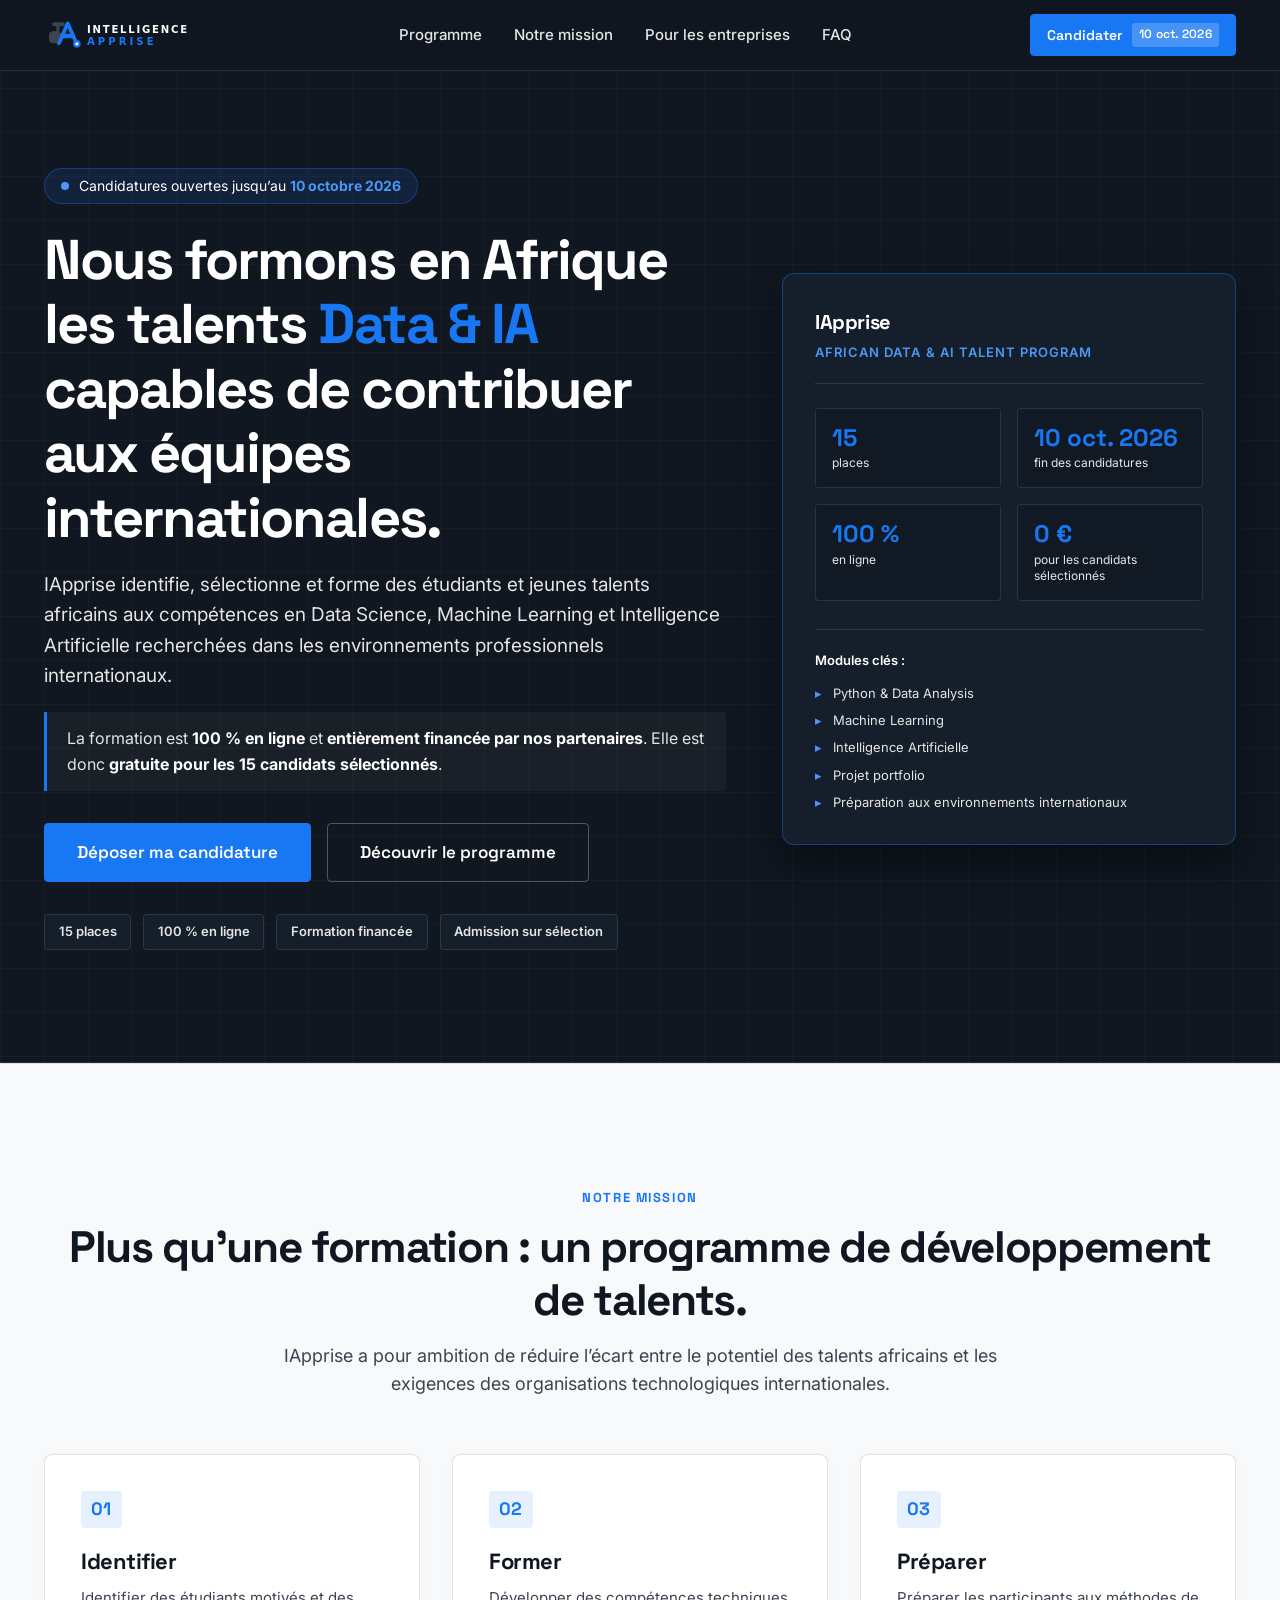
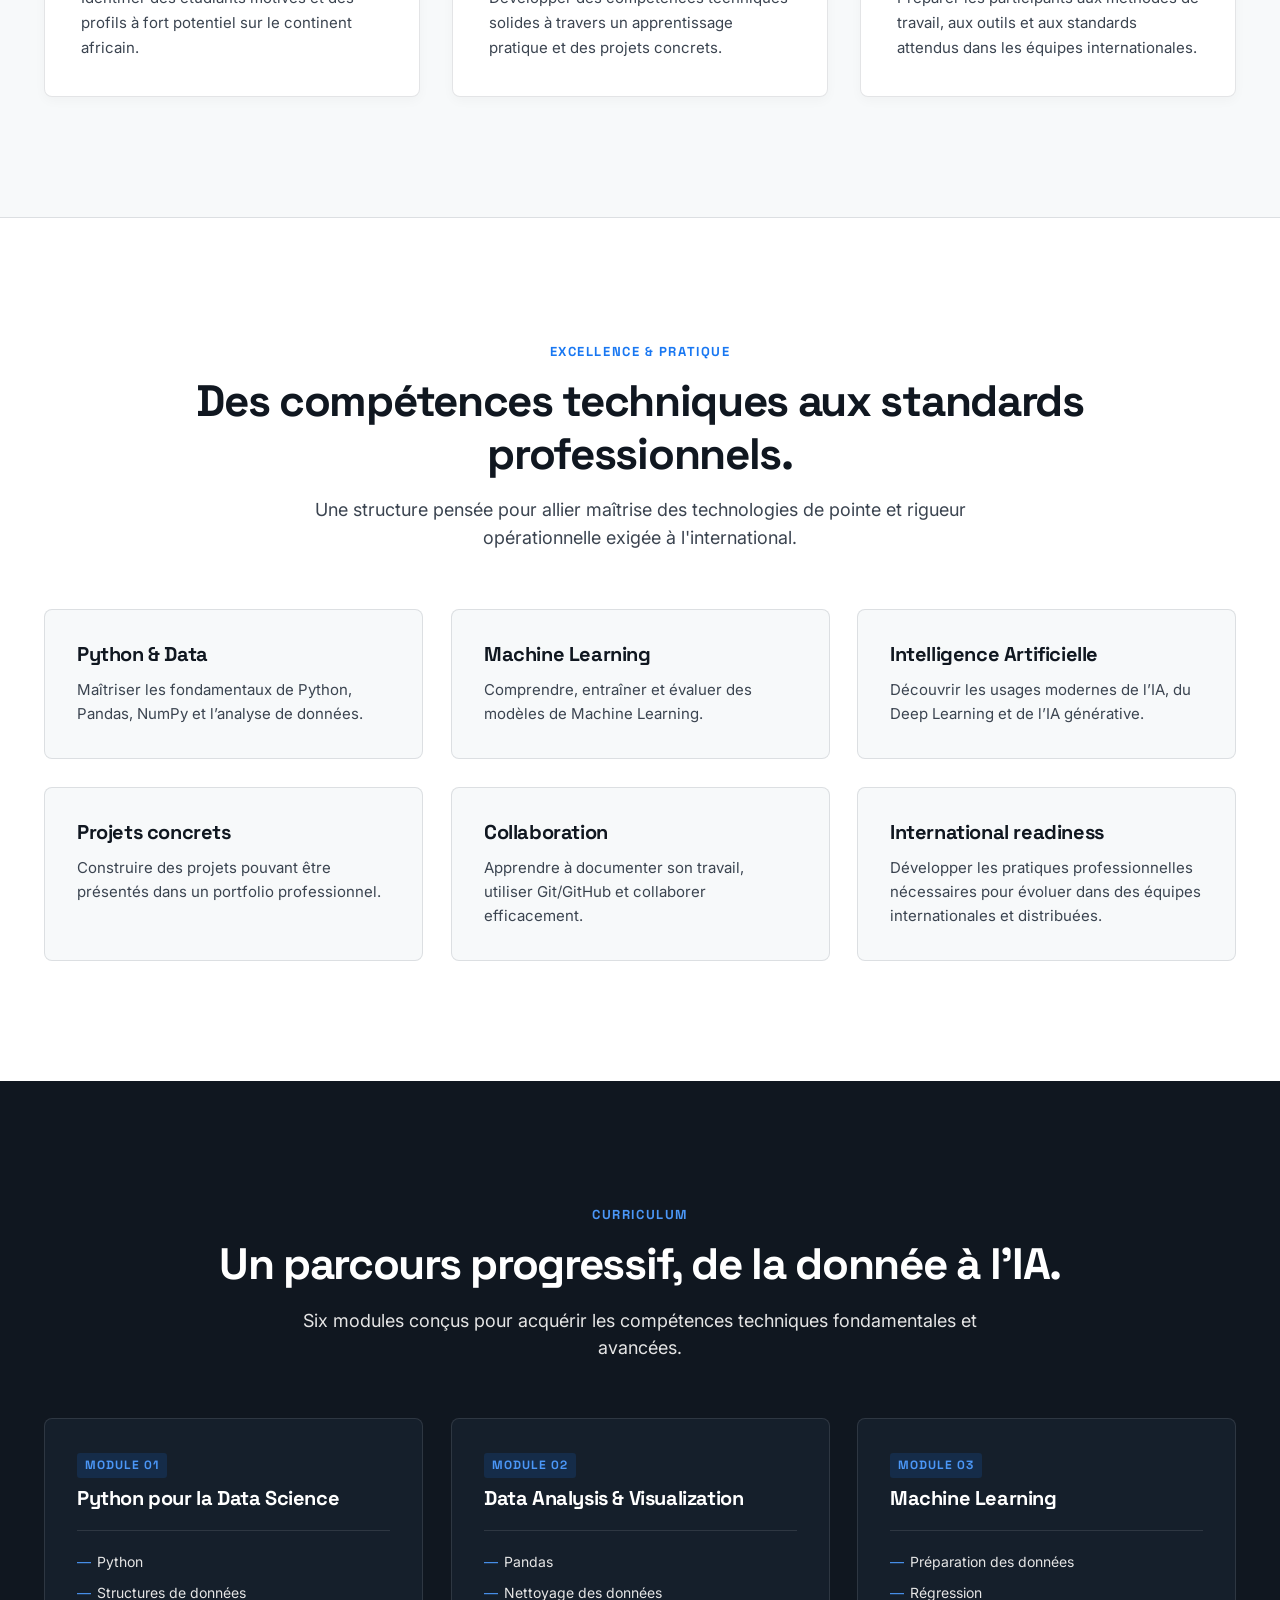
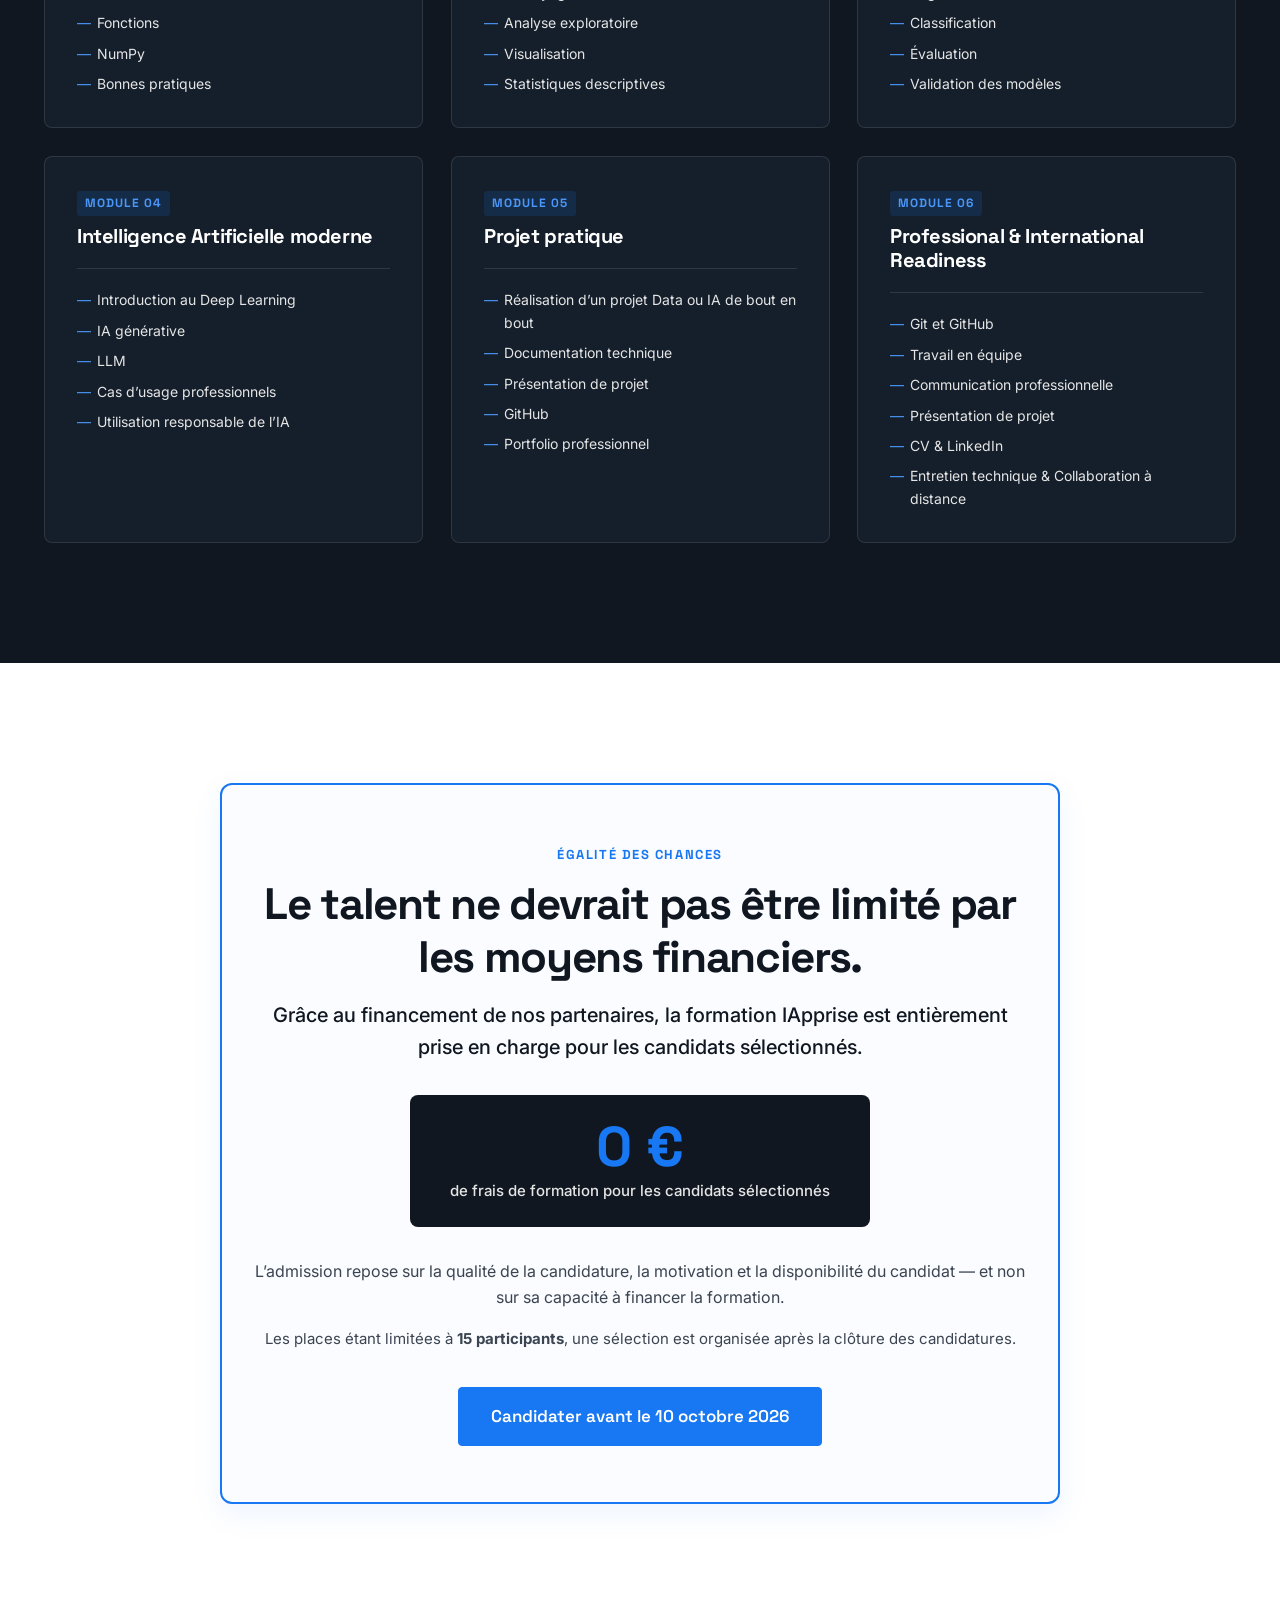
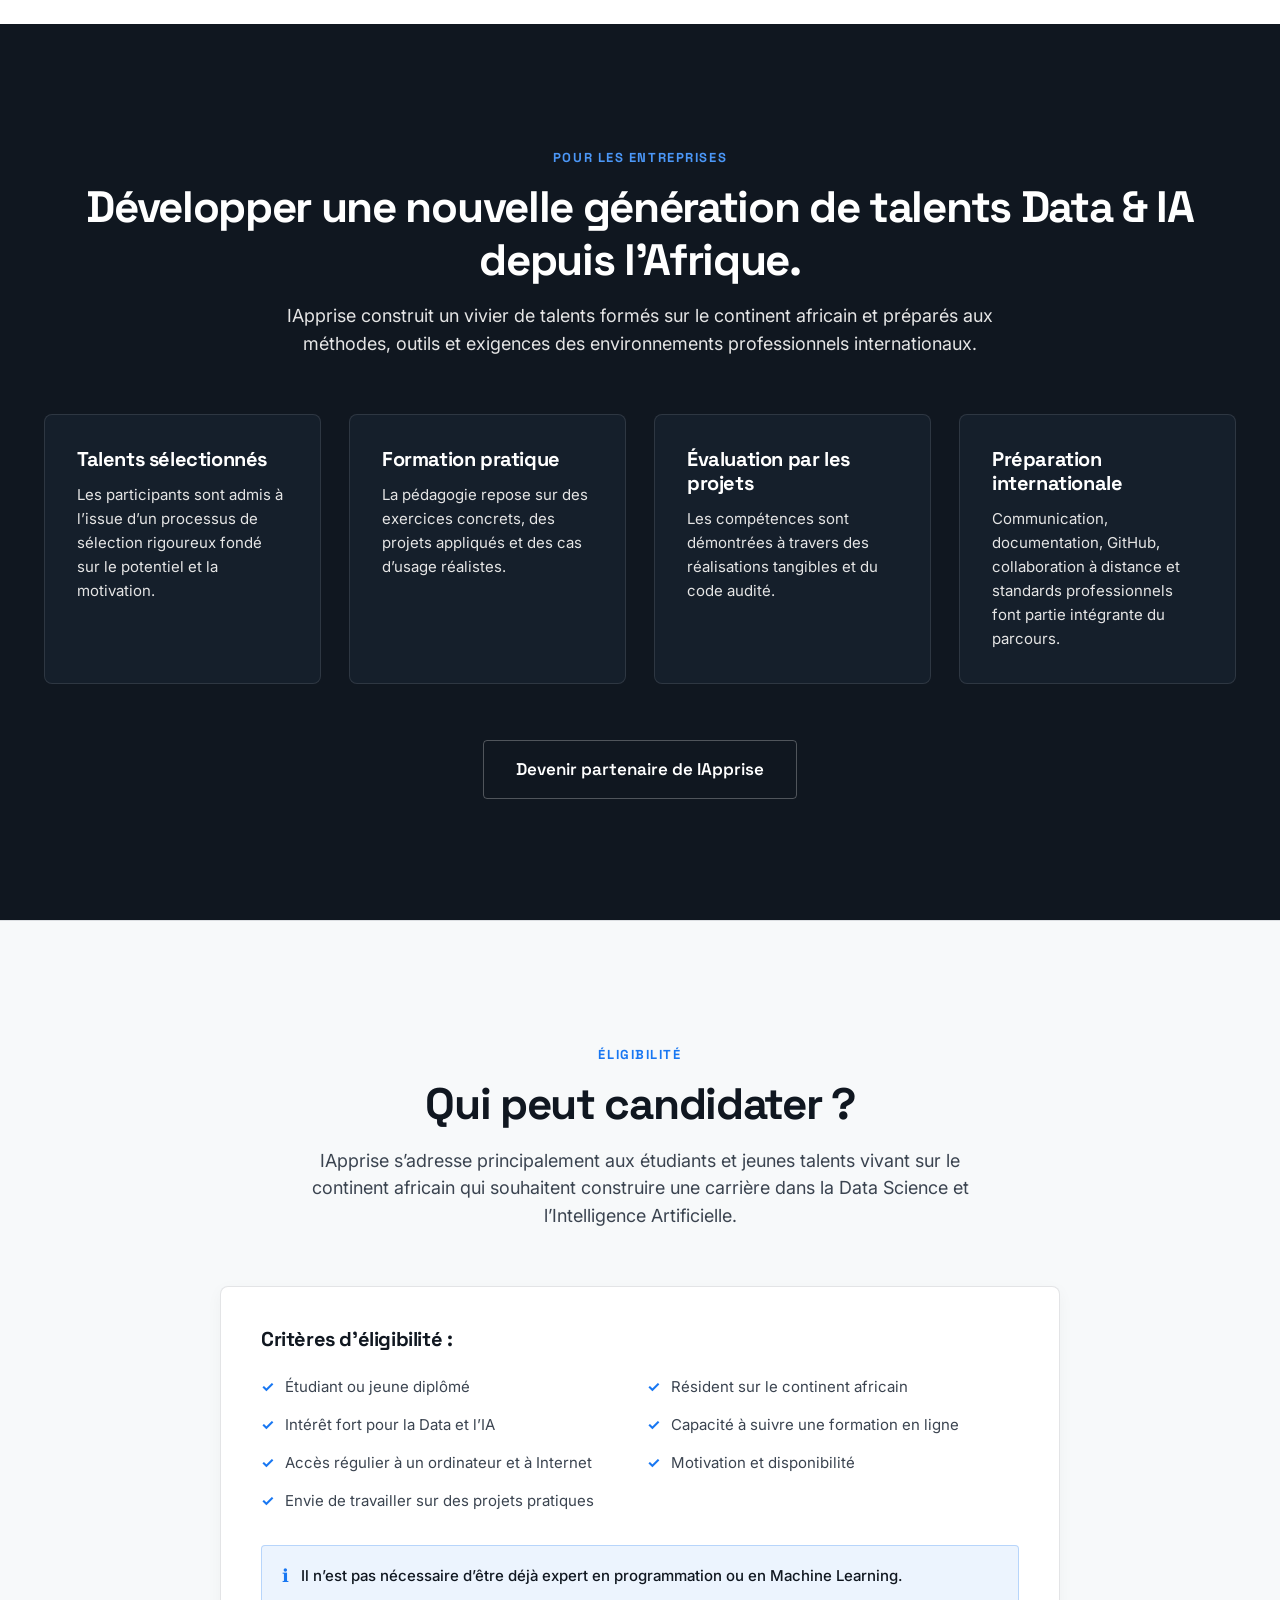
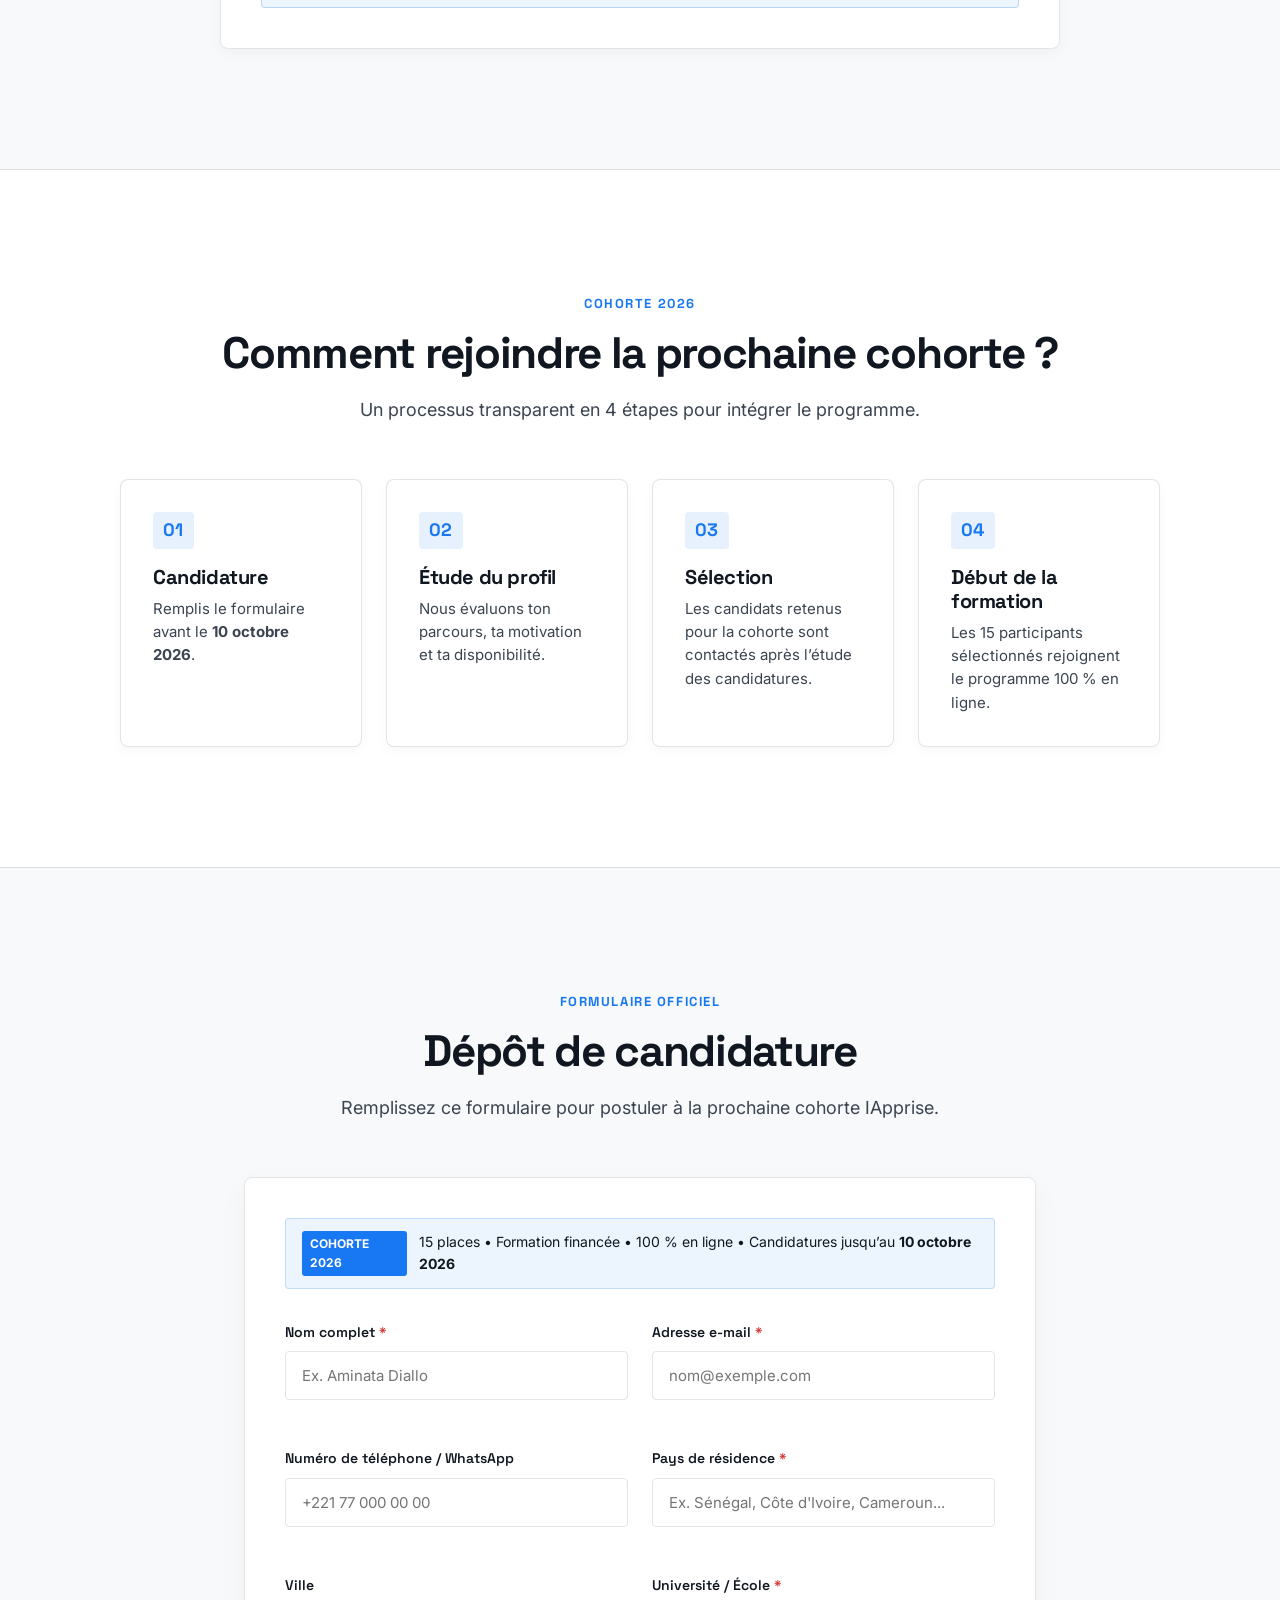
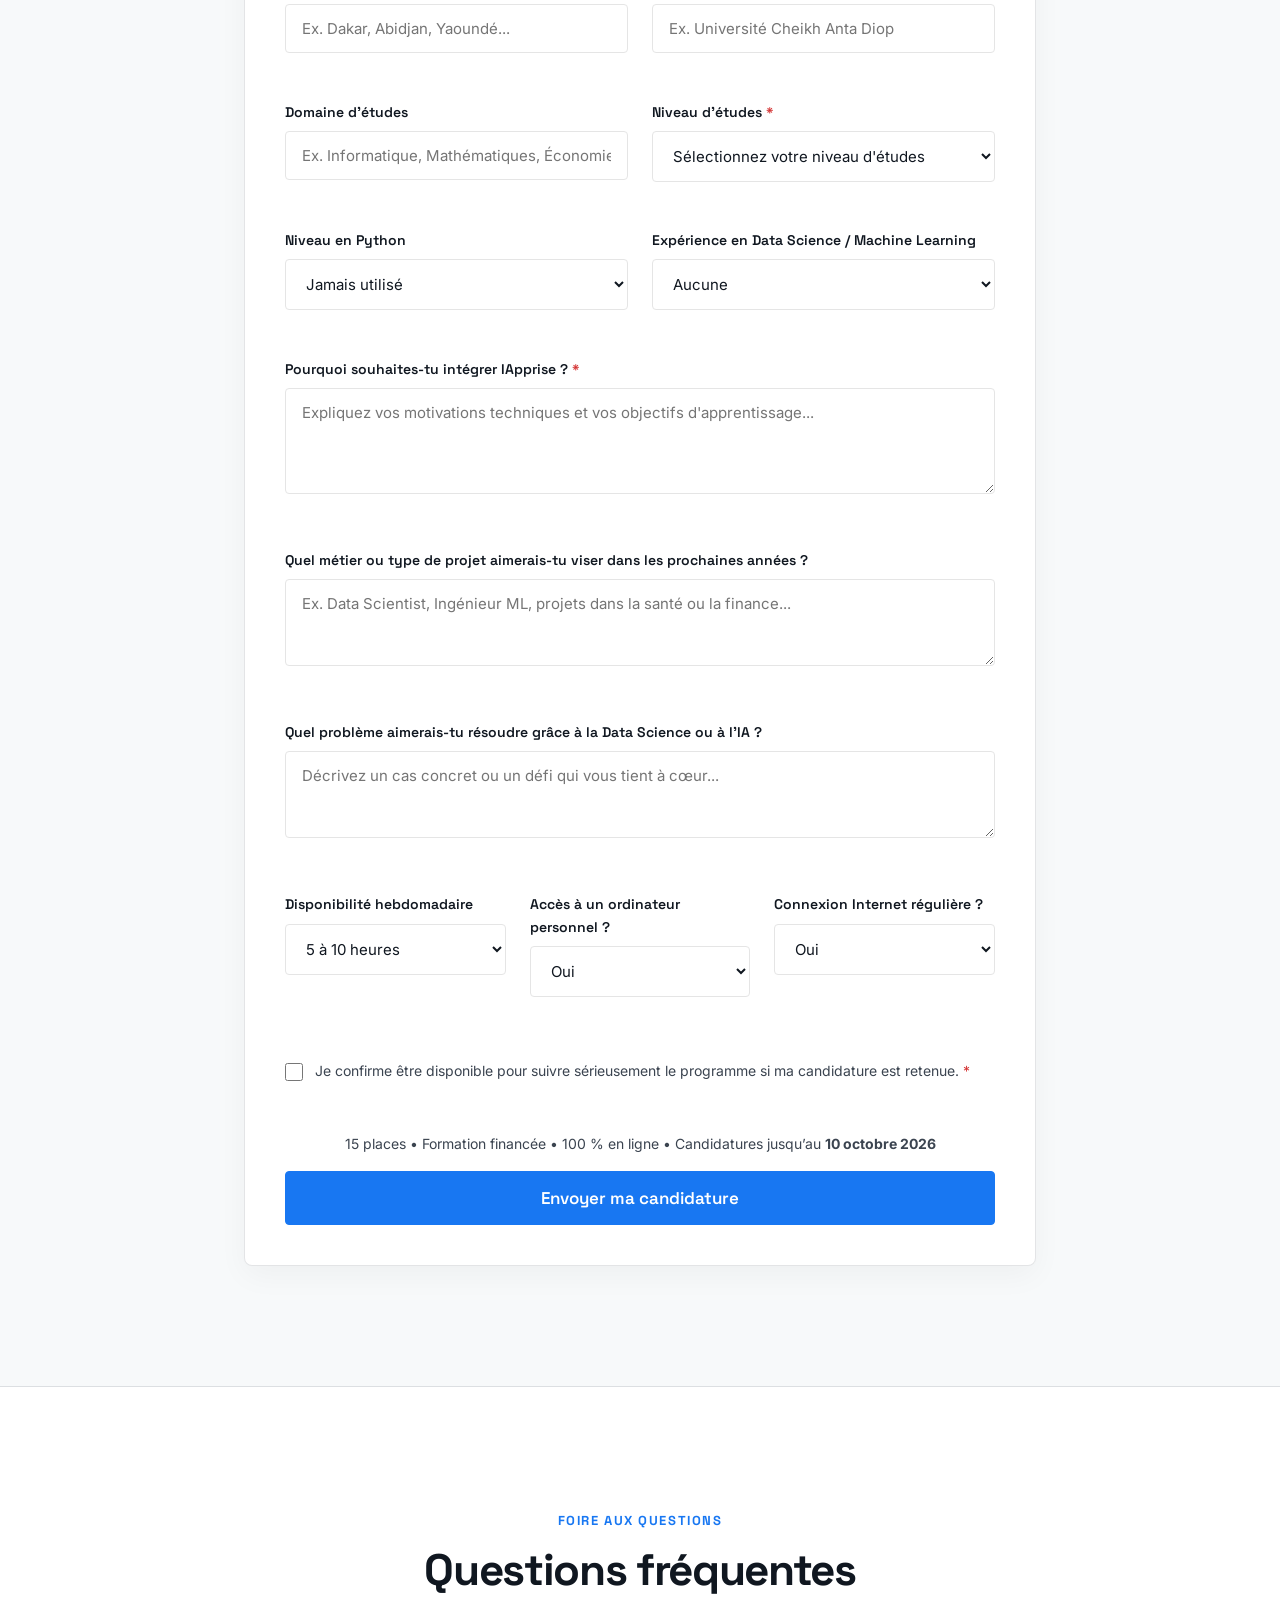
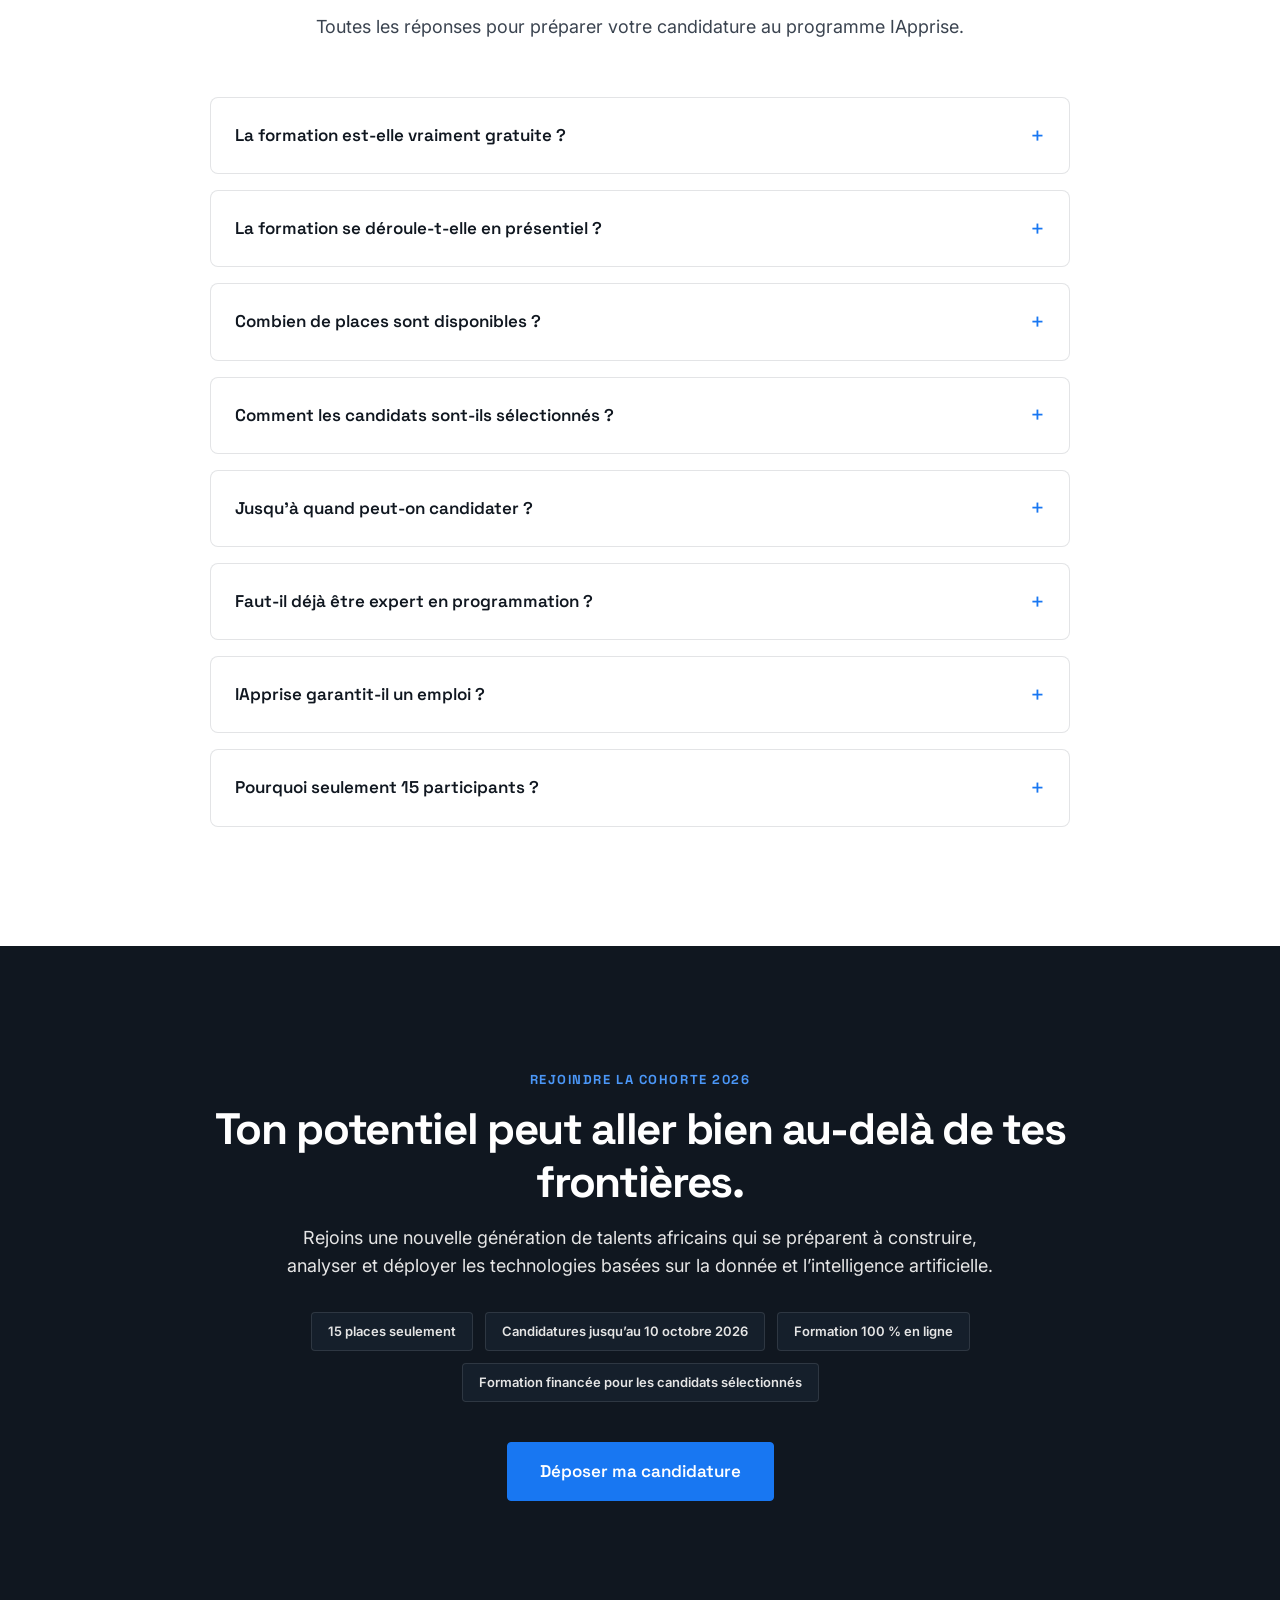
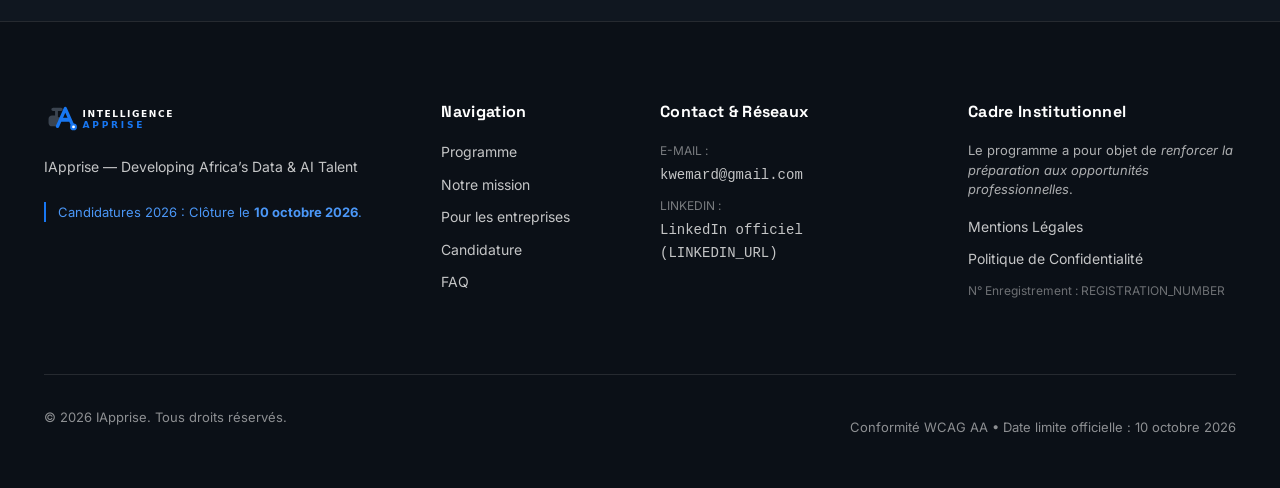
==== index.html @ d888206b "feat: initial commit for IApprise landing page and admin portal" ====
<!DOCTYPE html>
<html lang="fr">
<head>
  <meta charset="UTF-8">
  <meta name="viewport" content="width=device-width, initial-scale=1.0">
  <title>IApprise | Formation Data Science &amp; IA pour les talents africains</title>
  <meta name="description" content="IApprise sélectionne et forme en ligne des talents africains en Data Science, Machine Learning et Intelligence Artificielle. 15 places, formation financée pour les candidats sélectionnés.">
  <meta name="robots" content="index, follow">
  
  <!-- Open Graph / Meta -->
  <meta property="og:type" content="website">
  <meta property="og:title" content="IApprise | Formation Data Science &amp; IA pour les talents africains">
  <meta property="og:description" content="IApprise sélectionne et forme en ligne des talents africains en Data Science, Machine Learning et Intelligence Artificielle. 15 places, formation financée pour les candidats sélectionnés.">
  <meta property="og:image" content="assets/logo.svg">
  <link rel="icon" type="image/svg+xml" href="assets/logo.svg">

  <!-- Preconnect & Preload Google Fonts -->
  <link rel="preconnect" href="https://fonts.googleapis.com">
  <link rel="preconnect" href="https://fonts.gstatic.com" crossorigin>
  <link rel="preload" as="style" href="https://fonts.googleapis.com/css2?family=Inter:wght@400;500;600;700&family=Space+Grotesk:wght@500;600;700&display=swap">
  <link rel="stylesheet" href="https://fonts.googleapis.com/css2?family=Inter:wght@400;500;600;700&family=Space+Grotesk:wght@500;600;700&display=swap">
  
  <!-- Main Stylesheet -->
  <link rel="stylesheet" href="styles.css">
</head>
<body>
  <!-- Header / Navigation sticky -->
  <header class="site-header" id="site-header">
    <div class="container header-container">
      <a href="#hero" class="brand-link" aria-label="IApprise — Accueil">
        <img src="assets/logo.svg" alt="IApprise Logo" class="brand-logo" width="180" height="38">
      </a>
      
      <nav class="main-nav" id="main-nav" aria-label="Navigation principale">
        <ul class="nav-list">
          <li class="nav-item"><a href="#programme" class="nav-link">Programme</a></li>
          <li class="nav-item"><a href="#mission" class="nav-link">Notre mission</a></li>
          <li class="nav-item"><a href="#entreprises" class="nav-link">Pour les entreprises</a></li>
          <li class="nav-item"><a href="#faq" class="nav-link">FAQ</a></li>
        </ul>
      </nav>
      
      <div class="header-actions">
        <a href="#candidature" class="btn btn-primary btn-sm">
          <span>Candidater</span>
          <span class="btn-badge">10 oct. 2026</span>
        </a>
        <button type="button" class="nav-toggle" id="nav-toggle" aria-expanded="false" aria-controls="main-nav" aria-label="Ouvrir le menu de navigation">
          <span class="toggle-line"></span>
          <span class="toggle-line"></span>
          <span class="toggle-line"></span>
        </button>
      </div>
    </div>
  </header>

  <!-- Main Content -->
  <main id="main-content">
    
    <!-- SECTION 1 — HERO -->
    <section class="section hero-section" id="hero" aria-labelledby="hero-title">
      <div class="container hero-container">
        <div class="hero-grid">
          <div class="hero-content">
            <div class="deadline-pill" data-reveal>
              <span class="pill-indicator"></span>
              <span class="pill-text">Candidatures ouvertes jusqu’au <strong>10 octobre 2026</strong></span>
            </div>
            
            <h1 class="hero-title" id="hero-title" data-reveal>
              Nous formons en Afrique les talents <span class="highlight-blue">Data &amp; IA</span> capables de contribuer aux équipes internationales.
            </h1>
            
            <p class="hero-lead" data-reveal>
              IApprise identifie, sélectionne et forme des étudiants et jeunes talents africains aux compétences en Data Science, Machine Learning et Intelligence Artificielle recherchées dans les environnements professionnels internationaux.
            </p>

            <p class="hero-highlight-box" data-reveal>
              La formation est <strong>100 % en ligne</strong> et <strong>entièrement financée par nos partenaires</strong>. Elle est donc <strong>gratuite pour les 15 candidats sélectionnés</strong>.
            </p>
            
            <div class="hero-cta-group" data-reveal>
              <a href="#candidature" class="btn btn-primary btn-lg" id="hero-cta-primary">
                Déposer ma candidature
              </a>
              <a href="#programme" class="btn btn-secondary btn-lg" id="hero-cta-secondary">
                Découvrir le programme
              </a>
            </div>
            
            <!-- Badges sous les boutons -->
            <div class="hero-badges-list" data-reveal>
              <span class="hero-badge-item">15 places</span>
              <span class="hero-badge-item">100 % en ligne</span>
              <span class="hero-badge-item">Formation financée</span>
              <span class="hero-badge-item">Admission sur sélection</span>
            </div>
          </div>
          
          <!-- Carte premium droite -->
          <div class="hero-card-col" data-reveal>
            <div class="hero-premium-card">
              <div class="card-header-badge">
                <span class="card-org">IApprise</span>
                <span class="card-program-title">African Data &amp; AI Talent Program</span>
              </div>

              <div class="card-stats-grid">
                <div class="card-stat-box">
                  <span class="stat-num">15</span>
                  <span class="stat-text">places</span>
                </div>
                <div class="card-stat-box">
                  <span class="stat-num">10 oct. 2026</span>
                  <span class="stat-text">fin des candidatures</span>
                </div>
                <div class="card-stat-box">
                  <span class="stat-num">100 %</span>
                  <span class="stat-text">en ligne</span>
                </div>
                <div class="card-stat-box">
                  <span class="stat-num">0 €</span>
                  <span class="stat-text">pour les candidats sélectionnés</span>
                </div>
              </div>

              <div class="card-modules-preview">
                <span class="modules-preview-title">Modules clés :</span>
                <ul class="preview-tags-list">
                  <li>Python &amp; Data Analysis</li>
                  <li>Machine Learning</li>
                  <li>Intelligence Artificielle</li>
                  <li>Projet portfolio</li>
                  <li>Préparation aux environnements internationaux</li>
                </ul>
              </div>
            </div>
          </div>
        </div>
      </div>
    </section>

    <!-- SECTION 2 — POSITIONNEMENT (Notre mission) -->
    <section class="section section-light" id="mission" aria-labelledby="mission-title">
      <div class="container">
        <div class="section-header text-center" data-reveal>
          <span class="section-kicker">Notre Mission</span>
          <h2 class="section-title" id="mission-title">Plus qu’une formation : un programme de développement de talents.</h2>
          <p class="section-subtitle">
            IApprise a pour ambition de réduire l’écart entre le potentiel des talents africains et les exigences des organisations technologiques internationales.
          </p>
        </div>

        <div class="pillars-3-grid">
          <div class="pillar-box" data-reveal>
            <div class="pillar-step-num">01</div>
            <h3 class="pillar-step-title">Identifier</h3>
            <p class="pillar-step-desc">
              Identifier des étudiants motivés et des profils à fort potentiel sur le continent africain.
            </p>
          </div>

          <div class="pillar-box" data-reveal>
            <div class="pillar-step-num">02</div>
            <h3 class="pillar-step-title">Former</h3>
            <p class="pillar-step-desc">
              Développer des compétences techniques solides à travers un apprentissage pratique et des projets concrets.
            </p>
          </div>

          <div class="pillar-box" data-reveal>
            <div class="pillar-step-num">03</div>
            <h3 class="pillar-step-title">Préparer</h3>
            <p class="pillar-step-desc">
              Préparer les participants aux méthodes de travail, aux outils et aux standards attendus dans les équipes internationales.
            </p>
          </div>
        </div>
      </div>
    </section>

    <!-- SECTION 3 — POURQUOI IAPPRISE -->
    <section class="section" id="pourquoi" aria-labelledby="pourquoi-title">
      <div class="container">
        <div class="section-header text-center" data-reveal>
          <span class="section-kicker">Excellence &amp; Pratique</span>
          <h2 class="section-title" id="pourquoi-title">Des compétences techniques aux standards professionnels.</h2>
          <p class="section-subtitle">
            Une structure pensée pour allier maîtrise des technologies de pointe et rigueur opérationnelle exigée à l'international.
          </p>
        </div>

        <div class="features-6-grid">
          <article class="feature-card" data-reveal>
            <h3 class="feature-title">Python &amp; Data</h3>
            <p class="feature-desc">
              Maîtriser les fondamentaux de Python, Pandas, NumPy et l’analyse de données.
            </p>
          </article>

          <article class="feature-card" data-reveal>
            <h3 class="feature-title">Machine Learning</h3>
            <p class="feature-desc">
              Comprendre, entraîner et évaluer des modèles de Machine Learning.
            </p>
          </article>

          <article class="feature-card" data-reveal>
            <h3 class="feature-title">Intelligence Artificielle</h3>
            <p class="feature-desc">
              Découvrir les usages modernes de l’IA, du Deep Learning et de l’IA générative.
            </p>
          </article>

          <article class="feature-card" data-reveal>
            <h3 class="feature-title">Projets concrets</h3>
            <p class="feature-desc">
              Construire des projets pouvant être présentés dans un portfolio professionnel.
            </p>
          </article>

          <article class="feature-card" data-reveal>
            <h3 class="feature-title">Collaboration</h3>
            <p class="feature-desc">
              Apprendre à documenter son travail, utiliser Git/GitHub et collaborer efficacement.
            </p>
          </article>

          <article class="feature-card" data-reveal>
            <h3 class="feature-title">International readiness</h3>
            <p class="feature-desc">
              Développer les pratiques professionnelles nécessaires pour évoluer dans des équipes internationales et distribuées.
            </p>
          </article>
        </div>
      </div>
    </section>

    <!-- SECTION 4 — PROGRAMME -->
    <section class="section section-dark" id="programme" aria-labelledby="programme-title">
      <div class="container">
        <div class="section-header text-center" data-reveal>
          <span class="section-kicker">Curriculum</span>
          <h2 class="section-title" id="programme-title">Un parcours progressif, de la donnée à l’IA.</h2>
          <p class="section-subtitle">
            Six modules conçus pour acquérir les compétences techniques fondamentales et avancées.
          </p>
        </div>

        <div class="modules-grid">
          <div class="module-card" data-reveal>
            <div class="module-header">
              <span class="module-tag">Module 01</span>
              <h3 class="module-name">Python pour la Data Science</h3>
            </div>
            <ul class="module-topics-list">
              <li>Python</li>
              <li>Structures de données</li>
              <li>Fonctions</li>
              <li>NumPy</li>
              <li>Bonnes pratiques</li>
            </ul>
          </div>

          <div class="module-card" data-reveal>
            <div class="module-header">
              <span class="module-tag">Module 02</span>
              <h3 class="module-name">Data Analysis &amp; Visualization</h3>
            </div>
            <ul class="module-topics-list">
              <li>Pandas</li>
              <li>Nettoyage des données</li>
              <li>Analyse exploratoire</li>
              <li>Visualisation</li>
              <li>Statistiques descriptives</li>
            </ul>
          </div>

          <div class="module-card" data-reveal>
            <div class="module-header">
              <span class="module-tag">Module 03</span>
              <h3 class="module-name">Machine Learning</h3>
            </div>
            <ul class="module-topics-list">
              <li>Préparation des données</li>
              <li>Régression</li>
              <li>Classification</li>
              <li>Évaluation</li>
              <li>Validation des modèles</li>
            </ul>
          </div>

          <div class="module-card" data-reveal>
            <div class="module-header">
              <span class="module-tag">Module 04</span>
              <h3 class="module-name">Intelligence Artificielle moderne</h3>
            </div>
            <ul class="module-topics-list">
              <li>Introduction au Deep Learning</li>
              <li>IA générative</li>
              <li>LLM</li>
              <li>Cas d’usage professionnels</li>
              <li>Utilisation responsable de l’IA</li>
            </ul>
          </div>

          <div class="module-card" data-reveal>
            <div class="module-header">
              <span class="module-tag">Module 05</span>
              <h3 class="module-name">Projet pratique</h3>
            </div>
            <ul class="module-topics-list">
              <li>Réalisation d’un projet Data ou IA de bout en bout</li>
              <li>Documentation technique</li>
              <li>Présentation de projet</li>
              <li>GitHub</li>
              <li>Portfolio professionnel</li>
            </ul>
          </div>

          <div class="module-card" data-reveal>
            <div class="module-header">
              <span class="module-tag">Module 06</span>
              <h3 class="module-name">Professional &amp; International Readiness</h3>
            </div>
            <ul class="module-topics-list">
              <li>Git et GitHub</li>
              <li>Travail en équipe</li>
              <li>Communication professionnelle</li>
              <li>Présentation de projet</li>
              <li>CV &amp; LinkedIn</li>
              <li>Entretien technique &amp; Collaboration à distance</li>
            </ul>
          </div>
        </div>
      </div>
    </section>

    <!-- SECTION 5 — FORMATION FINANCÉE -->
    <section class="section section-financement" id="financement" aria-labelledby="financement-title">
      <div class="container text-center">
        <div class="financement-box" data-reveal>
          <span class="section-kicker">Égalité des Chances</span>
          <h2 class="section-title" id="financement-title">Le talent ne devrait pas être limité par les moyens financiers.</h2>
          <p class="financement-main-text">
            Grâce au financement de nos partenaires, la formation IApprise est entièrement prise en charge pour les candidats sélectionnés.
          </p>

          <div class="price-highlight-banner">
            <span class="price-value">0 €</span>
            <span class="price-desc">de frais de formation pour les candidats sélectionnés</span>
          </div>

          <p class="financement-subtext">
            L’admission repose sur la qualité de la candidature, la motivation et la disponibilité du candidat — et non sur sa capacité à financer la formation.
          </p>
          <p class="financement-limit-notice">
            Les places étant limitées à <strong>15 participants</strong>, une sélection est organisée après la clôture des candidatures.
          </p>

          <div class="financement-cta">
            <a href="#candidature" class="btn btn-primary btn-lg">
              Candidater avant le 10 octobre 2026
            </a>
          </div>
        </div>
      </div>
    </section>

    <!-- SECTION 6 — POUR LES ENTREPRISES INTERNATIONALES -->
    <section class="section section-dark" id="entreprises" aria-labelledby="entreprises-title">
      <div class="container">
        <div class="section-header text-center" data-reveal>
          <span class="section-kicker">Pour les entreprises</span>
          <h2 class="section-title" id="entreprises-title">Développer une nouvelle génération de talents Data &amp; IA depuis l’Afrique.</h2>
          <p class="section-subtitle">
            IApprise construit un vivier de talents formés sur le continent africain et préparés aux méthodes, outils et exigences des environnements professionnels internationaux.
          </p>
        </div>

        <div class="enterprise-grid">
          <div class="enterprise-card" data-reveal>
            <h3 class="enterprise-card-title">Talents sélectionnés</h3>
            <p class="enterprise-card-desc">
              Les participants sont admis à l’issue d’un processus de sélection rigoureux fondé sur le potentiel et la motivation.
            </p>
          </div>

          <div class="enterprise-card" data-reveal>
            <h3 class="enterprise-card-title">Formation pratique</h3>
            <p class="enterprise-card-desc">
              La pédagogie repose sur des exercices concrets, des projets appliqués et des cas d’usage réalistes.
            </p>
          </div>

          <div class="enterprise-card" data-reveal>
            <h3 class="enterprise-card-title">Évaluation par les projets</h3>
            <p class="enterprise-card-desc">
              Les compétences sont démontrées à travers des réalisations tangibles et du code audité.
            </p>
          </div>

          <div class="enterprise-card" data-reveal>
            <h3 class="enterprise-card-title">Préparation internationale</h3>
            <p class="enterprise-card-desc">
              Communication, documentation, GitHub, collaboration à distance et standards professionnels font partie intégrante du parcours.
            </p>
          </div>
        </div>

        <div class="enterprise-cta-wrapper text-center" data-reveal>
          <a href="mailto:CONTACT_EMAIL@iapprise.org?subject=Partenariat%20IApprise" class="btn btn-secondary btn-lg">
            Devenir partenaire de IApprise
          </a>
        </div>
      </div>
    </section>

    <!-- SECTION 7 — PROFIL DES CANDIDATS -->
    <section class="section section-light" id="profils" aria-labelledby="profils-title">
      <div class="container">
        <div class="section-header text-center" data-reveal>
          <span class="section-kicker">Éligibilité</span>
          <h2 class="section-title" id="profils-title">Qui peut candidater ?</h2>
          <p class="section-subtitle">
            IApprise s’adresse principalement aux étudiants et jeunes talents vivant sur le continent africain qui souhaitent construire une carrière dans la Data Science et l’Intelligence Artificielle.
          </p>
        </div>

        <div class="profils-container" data-reveal>
          <div class="criteria-card-full">
            <h3 class="criteria-card-heading">Critères d'éligibilité :</h3>
            <ul class="criteria-bullet-list">
              <li>Étudiant ou jeune diplômé</li>
              <li>Résident sur le continent africain</li>
              <li>Intérêt fort pour la Data et l’IA</li>
              <li>Capacité à suivre une formation en ligne</li>
              <li>Accès régulier à un ordinateur et à Internet</li>
              <li>Motivation et disponibilité</li>
              <li>Envie de travailler sur des projets pratiques</li>
            </ul>

            <div class="criteria-reassurance-box">
              <span class="reassurance-icon">ℹ</span>
              <p>Il n’est pas nécessaire d’être déjà expert en programmation ou en Machine Learning.</p>
            </div>
          </div>
        </div>
      </div>
    </section>

    <!-- SECTION 8 — PROCESSUS DE SÉLECTION -->
    <section class="section" id="selection" aria-labelledby="selection-title">
      <div class="container">
        <div class="section-header text-center" data-reveal>
          <span class="section-kicker">Cohorte 2026</span>
          <h2 class="section-title" id="selection-title">Comment rejoindre la prochaine cohorte ?</h2>
          <p class="section-subtitle">
            Un processus transparent en 4 étapes pour intégrer le programme.
          </p>
        </div>

        <div class="selection-steps-grid" data-reveal>
          <div class="selection-step-card">
            <div class="step-badge">01</div>
            <h3 class="step-card-title">Candidature</h3>
            <p class="step-card-desc">Remplis le formulaire avant le <strong>10 octobre 2026</strong>.</p>
          </div>

          <div class="selection-step-card">
            <div class="step-badge">02</div>
            <h3 class="step-card-title">Étude du profil</h3>
            <p class="step-card-desc">Nous évaluons ton parcours, ta motivation et ta disponibilité.</p>
          </div>

          <div class="selection-step-card">
            <div class="step-badge">03</div>
            <h3 class="step-card-title">Sélection</h3>
            <p class="step-card-desc">Les candidats retenus pour la cohorte sont contactés après l’étude des candidatures.</p>
          </div>

          <div class="selection-step-card">
            <div class="step-badge">04</div>
            <h3 class="step-card-title">Début de la formation</h3>
            <p class="step-card-desc">Les 15 participants sélectionnés rejoignent le programme 100 % en ligne.</p>
          </div>
        </div>
      </div>
    </section>

    <!-- SECTION 9 — FORMULAIRE DE CANDIDATURE -->
    <section class="section section-light" id="candidature" aria-labelledby="candidature-title">
      <div class="container form-wrapper-container">
        <div class="section-header text-center" data-reveal>
          <span class="section-kicker">Formulaire Officiel</span>
          <h2 class="section-title" id="candidature-title">Dépôt de candidature</h2>
          <p class="section-subtitle">
            Remplissez ce formulaire pour postuler à la prochaine cohorte IApprise.
          </p>
        </div>

        <form class="application-form" id="application-form" action="/api/candidature" method="POST" novalidate data-reveal>
          
          <div class="form-banner">
            <span class="banner-badge">Cohorte 2026</span>
            <span>15 places • Formation financée • 100 % en ligne • Candidatures jusqu’au <strong>10 octobre 2026</strong></span>
          </div>

          <!-- Identité & Coordonnées -->
          <div class="form-row grid-2-cols">
            <div class="form-group">
              <label for="applicant-fullname" class="form-label">Nom complet <span class="required" aria-hidden="true">*</span></label>
              <input type="text" id="applicant-fullname" name="fullname" class="form-input" required autocomplete="name" placeholder="Ex. Aminata Diallo">
              <span class="field-error" id="error-fullname" aria-live="polite"></span>
            </div>

            <div class="form-group">
              <label for="applicant-email" class="form-label">Adresse e-mail <span class="required" aria-hidden="true">*</span></label>
              <input type="email" id="applicant-email" name="email" class="form-input" required autocomplete="email" placeholder="nom@exemple.com">
              <span class="field-error" id="error-email" aria-live="polite"></span>
            </div>
          </div>

          <div class="form-row grid-2-cols">
            <div class="form-group">
              <label for="applicant-phone" class="form-label">Numéro de téléphone / WhatsApp</label>
              <input type="tel" id="applicant-phone" name="phone" class="form-input" autocomplete="tel" placeholder="+221 77 000 00 00">
              <span class="field-error" id="error-phone" aria-live="polite"></span>
            </div>

            <div class="form-group">
              <label for="applicant-country" class="form-label">Pays de résidence <span class="required" aria-hidden="true">*</span></label>
              <input type="text" id="applicant-country" name="country" class="form-input" required placeholder="Ex. Sénégal, Côte d'Ivoire, Cameroun...">
              <span class="field-error" id="error-country" aria-live="polite"></span>
            </div>
          </div>

          <div class="form-row grid-2-cols">
            <div class="form-group">
              <label for="applicant-city" class="form-label">Ville</label>
              <input type="text" id="applicant-city" name="city" class="form-input" placeholder="Ex. Dakar, Abidjan, Yaoundé...">
              <span class="field-error" id="error-city" aria-live="polite"></span>
            </div>

            <div class="form-group">
              <label for="applicant-school" class="form-label">Université / École <span class="required" aria-hidden="true">*</span></label>
              <input type="text" id="applicant-school" name="school" class="form-input" required placeholder="Ex. Université Cheikh Anta Diop">
              <span class="field-error" id="error-school" aria-live="polite"></span>
            </div>
          </div>

          <div class="form-row grid-2-cols">
            <div class="form-group">
              <label for="applicant-domain" class="form-label">Domaine d’études</label>
              <input type="text" id="applicant-domain" name="domain" class="form-input" placeholder="Ex. Informatique, Mathématiques, Économie...">
              <span class="field-error" id="error-domain" aria-live="polite"></span>
            </div>

            <div class="form-group">
              <label for="applicant-level" class="form-label">Niveau d’études <span class="required" aria-hidden="true">*</span></label>
              <select id="applicant-level" name="level" class="form-select" required>
                <option value="">Sélectionnez votre niveau d'études</option>
                <option value="Licence / Bachelor">Licence / Bachelor</option>
                <option value="Master">Master</option>
                <option value="Doctorat">Doctorat</option>
                <option value="Jeune diplômé">Jeune diplômé</option>
                <option value="Autre">Autre</option>
              </select>
              <span class="field-error" id="error-level" aria-live="polite"></span>
            </div>
          </div>

          <!-- Compétences & Prérequis -->
          <div class="form-row grid-2-cols">
            <div class="form-group">
              <label for="applicant-python" class="form-label">Niveau en Python</label>
              <select id="applicant-python" name="python_level" class="form-select">
                <option value="Jamais utilisé">Jamais utilisé</option>
                <option value="Débutant">Débutant</option>
                <option value="Intermédiaire">Intermédiaire</option>
                <option value="Avancé">Avancé</option>
              </select>
              <span class="field-error" id="error-python" aria-live="polite"></span>
            </div>

            <div class="form-group">
              <label for="applicant-datascience" class="form-label">Expérience en Data Science / Machine Learning</label>
              <select id="applicant-datascience" name="datascience_experience" class="form-select">
                <option value="Aucune">Aucune</option>
                <option value="Quelques notions">Quelques notions</option>
                <option value="Formation déjà suivie">Formation déjà suivie</option>
                <option value="Projet personnel">Projet personnel</option>
                <option value="Expérience avancée">Expérience avancée</option>
              </select>
              <span class="field-error" id="error-datascience" aria-live="polite"></span>
            </div>
          </div>

          <!-- Questions de motivation -->
          <div class="form-group">
            <label for="applicant-motivation" class="form-label">Pourquoi souhaites-tu intégrer IApprise ? <span class="required" aria-hidden="true">*</span></label>
            <textarea id="applicant-motivation" name="motivation" class="form-textarea" rows="4" required placeholder="Expliquez vos motivations techniques et vos objectifs d'apprentissage..."></textarea>
            <span class="field-error" id="error-motivation" aria-live="polite"></span>
          </div>

          <div class="form-group">
            <label for="applicant-goals" class="form-label">Quel métier ou type de projet aimerais-tu viser dans les prochaines années ?</label>
            <textarea id="applicant-goals" name="future_goals" class="form-textarea" rows="3" placeholder="Ex. Data Scientist, Ingénieur ML, projets dans la santé ou la finance..."></textarea>
            <span class="field-error" id="error-goals" aria-live="polite"></span>
          </div>

          <div class="form-group">
            <label for="applicant-problem" class="form-label">Quel problème aimerais-tu résoudre grâce à la Data Science ou à l’IA ?</label>
            <textarea id="applicant-problem" name="problem_to_solve" class="form-textarea" rows="3" placeholder="Décrivez un cas concret ou un défi qui vous tient à cœur..."></textarea>
            <span class="field-error" id="error-problem" aria-live="polite"></span>
          </div>

          <!-- Disponibilité & Logistique -->
          <div class="form-row grid-3-cols">
            <div class="form-group">
              <label for="applicant-availability" class="form-label">Disponibilité hebdomadaire</label>
              <select id="applicant-availability" name="weekly_availability" class="form-select">
                <option value="Moins de 3 heures">Moins de 3 heures</option>
                <option value="3 à 5 heures">3 à 5 heures</option>
                <option value="5 à 10 heures" selected>5 à 10 heures</option>
                <option value="Plus de 10 heures">Plus de 10 heures</option>
              </select>
              <span class="field-error" id="error-availability" aria-live="polite"></span>
            </div>

            <div class="form-group">
              <label for="applicant-pc" class="form-label">Accès à un ordinateur personnel ?</label>
              <select id="applicant-pc" name="pc_access" class="form-select">
                <option value="Oui">Oui</option>
                <option value="Non">Non</option>
                <option value="Occasionnellement">Occasionnellement</option>
              </select>
              <span class="field-error" id="error-pc" aria-live="polite"></span>
            </div>

            <div class="form-group">
              <label for="applicant-internet" class="form-label">Connexion Internet régulière ?</label>
              <select id="applicant-internet" name="internet_access" class="form-select">
                <option value="Oui">Oui</option>
                <option value="Non">Non</option>
                <option value="Cela dépend des périodes">Cela dépend des périodes</option>
              </select>
              <span class="field-error" id="error-internet" aria-live="polite"></span>
            </div>
          </div>

          <div class="form-group form-consent">
            <label class="checkbox-label" for="applicant-consent">
              <input type="checkbox" id="applicant-consent" name="consent" required class="form-checkbox">
              <span>Je confirme être disponible pour suivre sérieusement le programme si ma candidature est retenue. <span class="required" aria-hidden="true">*</span></span>
            </label>
            <span class="field-error" id="error-consent" aria-live="polite"></span>
          </div>

          <div class="form-actions">
            <div class="form-reminder-text">
              15 places • Formation financée • 100 % en ligne • Candidatures jusqu’au <strong>10 octobre 2026</strong>
            </div>
            <button type="submit" class="btn btn-primary btn-block btn-lg" id="form-submit-btn">
              Envoyer ma candidature
            </button>
          </div>

          <div class="form-status" id="form-status" role="status" aria-live="polite"></div>
        </form>
      </div>
    </section>

    <!-- SECTION 10 — FAQ -->
    <section class="section" id="faq" aria-labelledby="faq-title">
      <div class="container">
        <div class="section-header text-center" data-reveal>
          <span class="section-kicker">Foire Aux Questions</span>
          <h2 class="section-title" id="faq-title">Questions fréquentes</h2>
          <p class="section-subtitle">
            Toutes les réponses pour préparer votre candidature au programme IApprise.
          </p>
        </div>

        <div class="faq-accordion" data-reveal>
          <details class="faq-item">
            <summary class="faq-summary">
              <span class="faq-question">La formation est-elle vraiment gratuite ?</span>
              <span class="faq-icon" aria-hidden="true">+</span>
            </summary>
            <div class="faq-answer">
              <p>Oui. La formation est financée par les partenaires de IApprise et aucun frais de formation n’est demandé aux candidats sélectionnés.</p>
            </div>
          </details>

          <details class="faq-item">
            <summary class="faq-summary">
              <span class="faq-question">La formation se déroule-t-elle en présentiel ?</span>
              <span class="faq-icon" aria-hidden="true">+</span>
            </summary>
            <div class="faq-answer">
              <p>Non. Le programme est entièrement en ligne et peut être suivi depuis le pays de résidence du participant.</p>
            </div>
          </details>

          <details class="faq-item">
            <summary class="faq-summary">
              <span class="faq-question">Combien de places sont disponibles ?</span>
              <span class="faq-icon" aria-hidden="true">+</span>
            </summary>
            <div class="faq-answer">
              <p>La prochaine cohorte est limitée à 15 participants.</p>
            </div>
          </details>

          <details class="faq-item">
            <summary class="faq-summary">
              <span class="faq-question">Comment les candidats sont-ils sélectionnés ?</span>
              <span class="faq-icon" aria-hidden="true">+</span>
            </summary>
            <div class="faq-answer">
              <p>Les candidatures sont étudiées notamment selon le parcours, la motivation, la disponibilité et l’adéquation du projet du candidat avec le programme.</p>
            </div>
          </details>

          <details class="faq-item">
            <summary class="faq-summary">
              <span class="faq-question">Jusqu’à quand peut-on candidater ?</span>
              <span class="faq-icon" aria-hidden="true">+</span>
            </summary>
            <div class="faq-answer">
              <p>Les inscriptions sont ouvertes jusqu’au <strong>10 octobre 2026</strong>.</p>
            </div>
          </details>

          <details class="faq-item">
            <summary class="faq-summary">
              <span class="faq-question">Faut-il déjà être expert en programmation ?</span>
              <span class="faq-icon" aria-hidden="true">+</span>
            </summary>
            <div class="faq-answer">
              <p>Non. Le programme est accessible à des profils motivés qui disposent des prérequis nécessaires pour progresser. Une première expérience en programmation constitue néanmoins un avantage.</p>
            </div>
          </details>

          <details class="faq-item">
            <summary class="faq-summary">
              <span class="faq-question">IApprise garantit-il un emploi ?</span>
              <span class="faq-icon" aria-hidden="true">+</span>
            </summary>
            <div class="faq-answer">
              <p>Non. IApprise développe les compétences techniques et professionnelles des participants afin de <strong>renforcer leur préparation aux opportunités professionnelles</strong>, mais ne garantit pas un emploi à l’issue de la formation.</p>
            </div>
          </details>

          <details class="faq-item">
            <summary class="faq-summary">
              <span class="faq-question">Pourquoi seulement 15 participants ?</span>
              <span class="faq-icon" aria-hidden="true">+</span>
            </summary>
            <div class="faq-answer">
              <p>Le nombre de places est volontairement limité afin de favoriser la qualité du suivi, les échanges et l’accompagnement pédagogique.</p>
            </div>
          </details>
        </div>
      </div>
    </section>

    <!-- SECTION 11 — CTA FINAL -->
    <section class="section section-dark section-cta-final" id="cta-final" aria-labelledby="cta-final-title">
      <div class="container text-center">
        <div class="cta-final-content" data-reveal>
          <span class="section-kicker">Rejoindre la cohorte 2026</span>
          <h2 class="section-title" id="cta-final-title">Ton potentiel peut aller bien au-delà de tes frontières.</h2>
          <p class="section-subtitle">
            Rejoins une nouvelle génération de talents africains qui se préparent à construire, analyser et déployer les technologies basées sur la donnée et l’intelligence artificielle.
          </p>

          <div class="cta-final-badges">
            <span class="final-badge-item">15 places seulement</span>
            <span class="final-badge-item">Candidatures jusqu’au 10 octobre 2026</span>
            <span class="final-badge-item">Formation 100 % en ligne</span>
            <span class="final-badge-item">Formation financée pour les candidats sélectionnés</span>
          </div>

          <div class="cta-final-action">
            <a href="#candidature" class="btn btn-primary btn-lg">
              Déposer ma candidature
            </a>
          </div>
        </div>
      </div>
    </section>

  </main>

  <!-- Footer -->
  <footer class="site-footer" id="site-footer">
    <div class="container footer-container">
      <div class="footer-main grid-4-cols">
        <div class="footer-brand-col">
          <a href="#hero" class="footer-logo-link" aria-label="IApprise — Accueil">
            <img src="assets/logo.svg" alt="IApprise Logo" class="footer-logo" width="180" height="38">
          </a>
          <p class="footer-tagline">
            IApprise — Developing Africa’s Data &amp; AI Talent
          </p>
          <div class="footer-deadline-reminder">
            Candidatures 2026 : Clôture le <strong>10 octobre 2026</strong>.
          </div>
        </div>

        <div class="footer-col">
          <h4 class="footer-col-title">Navigation</h4>
          <ul class="footer-links">
            <li><a href="#programme">Programme</a></li>
            <li><a href="#mission">Notre mission</a></li>
            <li><a href="#entreprises">Pour les entreprises</a></li>
            <li><a href="#candidature">Candidature</a></li>
            <li><a href="#faq">FAQ</a></li>
          </ul>
        </div>

        <div class="footer-col">
          <h4 class="footer-col-title">Contact &amp; Réseaux</h4>
          <ul class="footer-links">
            <li>
              <span class="footer-link-label">E-mail :</span>
              <a href="mailto:kwemard@gmail.com" class="footer-contact-link">kwemard@gmail.com</a>
            </li>
            <li>
              <span class="footer-link-label">LinkedIn :</span>
              <a href="https://www.linkedin.com/company/LINKEDIN_URL" target="_blank" rel="noopener noreferrer" class="footer-contact-link">LinkedIn officiel (LINKEDIN_URL)</a>
            </li>
          </ul>
        </div>

        <div class="footer-col">
          <h4 class="footer-col-title">Cadre Institutionnel</h4>
          <p class="footer-legal-notice">
            Le programme a pour objet de <em>renforcer la préparation aux opportunités professionnelles</em>.
          </p>
          <ul class="footer-links">
            <li><a href="LEGAL_NOTICE_URL">Mentions Légales</a></li>
            <li><a href="PRIVACY_POLICY_URL">Politique de Confidentialité</a></li>
            <li><span class="footer-reg">N° Enregistrement : REGISTRATION_NUMBER</span></li>
          </ul>
        </div>
      </div>

      <div class="footer-bottom">
        <p class="copyright">
          &copy; 2026 IApprise. Tous droits réservés.
        </p>
        <p class="footer-subtext">
          Conformité WCAG AA &bull; Date limite officielle : 10 octobre 2026
        </p>
      </div>
    </div>
  </footer>

  <!-- Vanilla JavaScript -->
  <script src="main.js"></script>
</body>
</html>
---- styles.css ----
/* ==========================================================================
   IApprise — Design System & Stylesheet
   Strict CSS tokens & Vanilla CSS architecture
   ========================================================================== */

/* Design Tokens defined on :root */
:root {
  --blue-primary: #1877F2;
  --blue-secondary: #4B97F7;
  --anthracite: #3B4450;
  --grey-light: #E5E5E5;
  --white: #FFFFFF;
  --dark-bg: #101720;

  /* Typography */
  --font-heading: 'Space Grotesk', -apple-system, BlinkMacSystemFont, "Segoe UI", Roboto, sans-serif;
  --font-body: 'Inter', -apple-system, BlinkMacSystemFont, "Segoe UI", Roboto, sans-serif;

  /* Derived contextual surfaces & borders */
  --border-subtle-dark: rgba(229, 229, 229, 0.12);
  --border-subtle-light: rgba(59, 68, 80, 0.14);
  --card-bg-dark: #151f2b;
  --card-bg-light: #f7f9fa;
  --card-hover-border: rgba(24, 119, 242, 0.45);
  
  /* Layout & Spacing */
  --container-max-width: 1240px;
  --container-padding: 1.5rem;
  --radius-sm: 4px;
  --radius-md: 8px;
  --radius-lg: 12px;
  --transition-speed: 0.25s;
  --transition-easing: cubic-bezier(0.16, 1, 0.3, 1);
}

/* Base Reset & Box Sizing */
*, *::before, *::after {
  box-sizing: border-box;
  margin: 0;
  padding: 0;
}

html {
  font-size: 16px;
  scroll-behavior: smooth;
  -webkit-text-size-adjust: 100%;
}

body {
  font-family: var(--font-body);
  color: var(--anthracite);
  background-color: var(--white);
  line-height: 1.6;
  font-weight: 400;
  overflow-x: hidden;
}

/* Focus outline for accessibility */
:focus-visible {
  outline: 2px solid var(--blue-primary);
  outline-offset: 3px;
}

/* Typography Defaults */
h1, h2, h3, h4, h5, h6 {
  font-family: var(--font-heading);
  color: var(--dark-bg);
  line-height: 1.2;
  font-weight: 700;
  letter-spacing: -0.02em;
}

p {
  margin-bottom: 1.25rem;
}

p:last-child {
  margin-bottom: 0;
}

a {
  color: var(--blue-primary);
  text-decoration: none;
  transition: color var(--transition-speed) var(--transition-easing);
}

a:hover {
  color: var(--blue-secondary);
}

img {
  max-width: 100%;
  height: auto;
  display: block;
}

/* Layout Utilities */
.container {
  width: 100%;
  max-width: var(--container-max-width);
  margin-left: auto;
  margin-right: auto;
  padding-left: var(--container-padding);
  padding-right: var(--container-padding);
}

.section {
  padding-top: 6rem;
  padding-bottom: 6rem;
  position: relative;
}

.section-dark {
  background-color: var(--dark-bg);
  color: var(--grey-light);
}

.section-dark h1,
.section-dark h2,
.section-dark h3,
.section-dark h4 {
  color: var(--white);
}

.section-light {
  background-color: var(--card-bg-light);
  border-top: 1px solid var(--border-subtle-light);
  border-bottom: 1px solid var(--border-subtle-light);
}

.text-center {
  text-align: center;
}

.grid-2-cols {
  display: grid;
  grid-template-columns: 1fr;
  gap: 1.5rem;
}

.grid-3-cols {
  display: grid;
  grid-template-columns: 1fr;
  gap: 1.5rem;
}

.grid-4-cols {
  display: grid;
  grid-template-columns: 1fr;
  gap: 2.5rem;
}

.highlight-blue {
  color: var(--blue-primary);
}

.section-dark .highlight-blue {
  color: var(--blue-secondary);
}

/* Section Header Typography */
.section-header {
  margin-bottom: 3.5rem;
}

.section-kicker {
  display: inline-block;
  font-family: var(--font-heading);
  font-size: 0.8125rem;
  font-weight: 700;
  text-transform: uppercase;
  letter-spacing: 0.12em;
  color: var(--blue-primary);
  margin-bottom: 0.75rem;
}

.section-dark .section-kicker {
  color: var(--blue-secondary);
}

.section-title {
  font-size: 2.375rem;
  margin-bottom: 1rem;
  letter-spacing: -0.03em;
}

.section-subtitle {
  font-size: 1.125rem;
  color: var(--anthracite);
  max-width: 720px;
  margin-left: auto;
  margin-right: auto;
  line-height: 1.55;
}

.section-dark .section-subtitle {
  color: var(--grey-light);
}

/* ==========================================================================
   Header & Navigation
   ========================================================================== */
.site-header {
  position: fixed;
  top: 0;
  left: 0;
  right: 0;
  z-index: 1000;
  background-color: rgba(16, 23, 32, 0.95);
  backdrop-filter: blur(12px);
  -webkit-backdrop-filter: blur(12px);
  border-bottom: 1px solid var(--border-subtle-dark);
  transition: padding var(--transition-speed) ease;
  padding: 0.875rem 0;
}

.header-container {
  display: flex;
  align-items: center;
  justify-content: space-between;
}

.brand-link {
  display: flex;
  align-items: center;
  gap: 0.5rem;
}

.brand-logo {
  height: 38px;
  width: auto;
}

.main-nav {
  display: none;
}

.nav-list {
  display: flex;
  list-style: none;
  gap: 2rem;
  align-items: center;
}

.nav-link {
  color: var(--grey-light);
  font-size: 0.9375rem;
  font-weight: 500;
  position: relative;
  padding: 0.25rem 0;
}

.nav-link::after {
  content: '';
  position: absolute;
  bottom: -2px;
  left: 0;
  width: 0;
  height: 2px;
  background-color: var(--blue-primary);
  transition: width var(--transition-speed) ease;
}

.nav-link:hover {
  color: var(--white);
}

.nav-link:hover::after {
  width: 100%;
}

.header-actions {
  display: flex;
  align-items: center;
  gap: 1rem;
}

.nav-toggle {
  display: flex;
  flex-direction: column;
  justify-content: space-around;
  width: 32px;
  height: 32px;
  background: transparent;
  border: 1px solid var(--border-subtle-dark);
  border-radius: var(--radius-sm);
  padding: 6px;
  cursor: pointer;
}

.toggle-line {
  width: 100%;
  height: 2px;
  background-color: var(--white);
  transition: transform var(--transition-speed) ease, opacity var(--transition-speed) ease;
}

.nav-toggle[aria-expanded="true"] .toggle-line:nth-child(1) {
  transform: translateY(6px) rotate(45deg);
}

.nav-toggle[aria-expanded="true"] .toggle-line:nth-child(2) {
  opacity: 0;
}

.nav-toggle[aria-expanded="true"] .toggle-line:nth-child(3) {
  transform: translateY(-6px) rotate(-45deg);
}

/* ==========================================================================
   Buttons
   ========================================================================== */
.btn {
  display: inline-flex;
  align-items: center;
  justify-content: center;
  gap: 0.625rem;
  font-family: var(--font-heading);
  font-weight: 600;
  font-size: 0.9375rem;
  border-radius: var(--radius-sm);
  padding: 0.75rem 1.5rem;
  cursor: pointer;
  transition: background-color var(--transition-speed) ease, color var(--transition-speed) ease, border-color var(--transition-speed) ease, transform 0.15s ease;
  text-align: center;
  border: 1px solid transparent;
}

.btn:active {
  transform: translateY(1px);
}

.btn-primary {
  background-color: var(--blue-primary);
  color: var(--white);
  border-color: var(--blue-primary);
}

.btn-primary:hover {
  background-color: var(--blue-secondary);
  border-color: var(--blue-secondary);
  color: var(--white);
}

.btn-secondary {
  background-color: transparent;
  color: var(--white);
  border-color: rgba(229, 229, 229, 0.3);
}

.btn-secondary:hover {
  border-color: var(--white);
  background-color: rgba(255, 255, 255, 0.06);
  color: var(--white);
}

.btn-sm {
  padding: 0.5rem 1rem;
  font-size: 0.875rem;
}

.btn-lg {
  padding: 0.9375rem 2rem;
  font-size: 1.0625rem;
}

.btn-block {
  width: 100%;
}

.btn-badge {
  background-color: rgba(255, 255, 255, 0.2);
  padding: 0.15rem 0.45rem;
  border-radius: 3px;
  font-size: 0.75rem;
  font-weight: 600;
  letter-spacing: 0.02em;
}

/* ==========================================================================
   SECTION 1 — Hero Section
   ========================================================================== */
.hero-section {
  padding-top: 8.5rem;
  padding-bottom: 5.5rem;
  background-color: var(--dark-bg);
  color: var(--white);
  border-bottom: 1px solid var(--border-subtle-dark);
  position: relative;
  overflow: hidden;
}

.hero-section::before {
  content: '';
  position: absolute;
  top: 0;
  left: 0;
  right: 0;
  bottom: 0;
  background-image: 
    linear-gradient(to right, rgba(229, 229, 229, 0.03) 1px, transparent 1px),
    linear-gradient(to bottom, rgba(229, 229, 229, 0.03) 1px, transparent 1px);
  background-size: 44px 44px;
  pointer-events: none;
}

.hero-grid {
  display: grid;
  grid-template-columns: 1fr;
  gap: 3.5rem;
  align-items: center;
  position: relative;
  z-index: 1;
}

.deadline-pill {
  display: inline-flex;
  align-items: center;
  gap: 0.625rem;
  background-color: rgba(24, 119, 242, 0.12);
  border: 1px solid rgba(24, 119, 242, 0.35);
  border-radius: 9999px;
  padding: 0.375rem 1rem;
  margin-bottom: 1.5rem;
  font-size: 0.875rem;
  color: var(--white);
}

.pill-indicator {
  width: 8px;
  height: 8px;
  border-radius: 50%;
  background-color: var(--blue-secondary);
}

.pill-text strong {
  color: var(--blue-secondary);
}

.hero-title {
  font-size: 2.5rem;
  font-weight: 700;
  color: var(--white);
  line-height: 1.15;
  margin-bottom: 1.25rem;
  letter-spacing: -0.035em;
}

.hero-lead {
  font-size: 1.1875rem;
  color: var(--grey-light);
  line-height: 1.6;
  margin-bottom: 1.25rem;
}

.hero-highlight-box {
  background-color: rgba(255, 255, 255, 0.04);
  border-left: 3px solid var(--blue-primary);
  padding: 0.875rem 1.25rem;
  font-size: 1rem;
  color: var(--grey-light);
  margin-bottom: 2rem;
  border-radius: 0 var(--radius-sm) var(--radius-sm) 0;
}

.hero-highlight-box strong {
  color: var(--white);
}

.hero-cta-group {
  display: flex;
  flex-wrap: wrap;
  gap: 1rem;
  margin-bottom: 2rem;
}

.hero-badges-list {
  display: flex;
  flex-wrap: wrap;
  gap: 0.75rem;
}

.hero-badge-item {
  display: inline-flex;
  align-items: center;
  background-color: var(--card-bg-dark);
  border: 1px solid var(--border-subtle-dark);
  color: var(--grey-light);
  font-size: 0.8125rem;
  font-weight: 600;
  padding: 0.4rem 0.85rem;
  border-radius: var(--radius-sm);
}

/* Premium Card (Right side of Hero) */
.hero-premium-card {
  background-color: var(--card-bg-dark);
  border: 1px solid rgba(24, 119, 242, 0.4);
  border-radius: var(--radius-lg);
  padding: 2rem;
  box-shadow: 0 20px 40px rgba(0, 0, 0, 0.4);
}

.card-header-badge {
  border-bottom: 1px solid var(--border-subtle-dark);
  padding-bottom: 1.25rem;
  margin-bottom: 1.5rem;
}

.card-org {
  display: block;
  font-family: var(--font-heading);
  font-size: 1.25rem;
  font-weight: 700;
  color: var(--white);
  letter-spacing: -0.02em;
}

.card-program-title {
  display: block;
  font-size: 0.8125rem;
  font-weight: 600;
  text-transform: uppercase;
  letter-spacing: 0.08em;
  color: var(--blue-secondary);
  margin-top: 0.25rem;
}

.card-stats-grid {
  display: grid;
  grid-template-columns: 1fr 1fr;
  gap: 1rem;
  margin-bottom: 1.75rem;
}

.card-stat-box {
  background-color: rgba(16, 23, 32, 0.6);
  border: 1px solid var(--border-subtle-dark);
  border-radius: var(--radius-sm);
  padding: 1rem;
}

.stat-num {
  display: block;
  font-family: var(--font-heading);
  font-size: 1.5rem;
  font-weight: 700;
  color: var(--blue-primary);
  line-height: 1.1;
  margin-bottom: 0.25rem;
}

.stat-text {
  display: block;
  font-size: 0.75rem;
  color: var(--grey-light);
  line-height: 1.35;
}

.card-modules-preview {
  border-top: 1px solid var(--border-subtle-dark);
  padding-top: 1.25rem;
}

.modules-preview-title {
  display: block;
  font-size: 0.8125rem;
  font-weight: 600;
  color: var(--white);
  margin-bottom: 0.75rem;
}

.preview-tags-list {
  list-style: none;
  display: flex;
  flex-direction: column;
  gap: 0.4rem;
}

.preview-tags-list li {
  position: relative;
  padding-left: 1.1rem;
  font-size: 0.8125rem;
  color: var(--grey-light);
}

.preview-tags-list li::before {
  content: '▸';
  position: absolute;
  left: 0;
  color: var(--blue-secondary);
}

/* ==========================================================================
   SECTION 2 — Positionnement (Pillars 3 Grid)
   ========================================================================== */
.pillars-3-grid {
  display: grid;
  grid-template-columns: 1fr;
  gap: 2rem;
}

.pillar-box {
  background-color: var(--white);
  border: 1px solid var(--border-subtle-light);
  border-radius: var(--radius-md);
  padding: 2.25rem;
  box-shadow: 0 4px 12px rgba(0, 0, 0, 0.03);
  transition: transform var(--transition-speed) ease, border-color var(--transition-speed) ease;
}

.pillar-box:hover {
  transform: translateY(-2px);
  border-color: var(--blue-primary);
}

.pillar-step-num {
  display: inline-block;
  font-family: var(--font-heading);
  font-size: 1.125rem;
  font-weight: 700;
  color: var(--blue-primary);
  background-color: rgba(24, 119, 242, 0.1);
  padding: 0.25rem 0.65rem;
  border-radius: var(--radius-sm);
  margin-bottom: 1.25rem;
}

.pillar-step-title {
  font-size: 1.375rem;
  margin-bottom: 0.75rem;
}

.pillar-step-desc {
  font-size: 0.9375rem;
  color: var(--anthracite);
  line-height: 1.65;
  margin-bottom: 0;
}

/* ==========================================================================
   SECTION 3 — Pourquoi IApprise (6 Features Grid)
   ========================================================================== */
.features-6-grid {
  display: grid;
  grid-template-columns: 1fr;
  gap: 1.75rem;
}

.feature-card {
  background-color: var(--card-bg-light);
  border: 1px solid var(--border-subtle-light);
  border-radius: var(--radius-md);
  padding: 2rem;
  transition: border-color var(--transition-speed) ease;
}

.feature-card:hover {
  border-color: var(--blue-primary);
}

.feature-title {
  font-size: 1.25rem;
  margin-bottom: 0.75rem;
  color: var(--dark-bg);
}

.feature-desc {
  font-size: 0.9375rem;
  color: var(--anthracite);
  line-height: 1.6;
  margin-bottom: 0;
}

/* ==========================================================================
   SECTION 4 — Programme (Modules Grid)
   ========================================================================== */
.modules-grid {
  display: grid;
  grid-template-columns: 1fr;
  gap: 1.75rem;
}

.module-card {
  background-color: var(--card-bg-dark);
  border: 1px solid var(--border-subtle-dark);
  border-radius: var(--radius-md);
  padding: 2rem;
  transition: border-color var(--transition-speed) ease, transform var(--transition-speed) ease;
}

.module-card:hover {
  border-color: var(--card-hover-border);
  transform: translateY(-2px);
}

.module-header {
  border-bottom: 1px solid var(--border-subtle-dark);
  padding-bottom: 1.25rem;
  margin-bottom: 1.25rem;
}

.module-tag {
  display: inline-block;
  font-family: var(--font-heading);
  font-size: 0.75rem;
  font-weight: 700;
  text-transform: uppercase;
  letter-spacing: 0.08em;
  color: var(--blue-secondary);
  background-color: rgba(24, 119, 242, 0.15);
  padding: 0.2rem 0.5rem;
  border-radius: 3px;
  margin-bottom: 0.5rem;
}

.module-name {
  font-size: 1.25rem;
  color: var(--white);
}

.module-topics-list {
  list-style: none;
  display: flex;
  flex-direction: column;
  gap: 0.5rem;
}

.module-topics-list li {
  position: relative;
  padding-left: 1.25rem;
  font-size: 0.875rem;
  color: var(--grey-light);
}

.module-topics-list li::before {
  content: '—';
  position: absolute;
  left: 0;
  color: var(--blue-secondary);
}

/* ==========================================================================
   SECTION 5 — Formation Financée
   ========================================================================== */
.section-financement {
  background-color: var(--white);
  padding-top: 5rem;
  padding-bottom: 5rem;
}

.financement-box {
  max-width: 840px;
  margin: 0 auto;
  border: 2px solid var(--blue-primary);
  border-radius: var(--radius-lg);
  padding: 3.5rem 2rem;
  background-color: #fafcff;
  box-shadow: 0 10px 30px rgba(24, 119, 242, 0.08);
}

.financement-main-text {
  font-size: 1.25rem;
  color: var(--dark-bg);
  font-weight: 500;
  margin-bottom: 2rem;
}

.price-highlight-banner {
  display: inline-flex;
  flex-direction: column;
  align-items: center;
  background-color: var(--dark-bg);
  color: var(--white);
  border-radius: var(--radius-md);
  padding: 1.5rem 2.5rem;
  margin-bottom: 2rem;
}

.price-value {
  font-family: var(--font-heading);
  font-size: 3.5rem;
  font-weight: 700;
  color: var(--blue-primary);
  line-height: 1;
  margin-bottom: 0.25rem;
}

.price-desc {
  font-size: 0.9375rem;
  color: var(--grey-light);
  font-weight: 500;
}

.financement-subtext {
  font-size: 1rem;
  color: var(--anthracite);
  margin-bottom: 1rem;
}

.financement-limit-notice {
  font-size: 0.9375rem;
  color: var(--anthracite);
  margin-bottom: 2.25rem;
}

/* ==========================================================================
   SECTION 6 — Pour les Entreprises
   ========================================================================== */
.enterprise-grid {
  display: grid;
  grid-template-columns: 1fr;
  gap: 1.75rem;
  margin-bottom: 3.5rem;
}

.enterprise-card {
  background-color: var(--card-bg-dark);
  border: 1px solid var(--border-subtle-dark);
  border-radius: var(--radius-md);
  padding: 2rem;
  transition: border-color var(--transition-speed) ease;
}

.enterprise-card:hover {
  border-color: var(--card-hover-border);
}

.enterprise-card-title {
  font-size: 1.25rem;
  color: var(--white);
  margin-bottom: 0.75rem;
}

.enterprise-card-desc {
  font-size: 0.9375rem;
  color: var(--grey-light);
  line-height: 1.6;
  margin-bottom: 0;
}

/* ==========================================================================
   SECTION 7 — Profil des Candidats
   ========================================================================== */
.profils-container {
  max-width: 840px;
  margin: 0 auto;
}

.criteria-card-full {
  background-color: var(--white);
  border: 1px solid var(--border-subtle-light);
  border-radius: var(--radius-md);
  padding: 2.5rem;
  box-shadow: 0 4px 16px rgba(0, 0, 0, 0.04);
}

.criteria-card-heading {
  font-size: 1.25rem;
  margin-bottom: 1.5rem;
  color: var(--dark-bg);
}

.criteria-bullet-list {
  list-style: none;
  display: grid;
  grid-template-columns: 1fr;
  gap: 0.875rem;
  margin-bottom: 2rem;
}

.criteria-bullet-list li {
  position: relative;
  padding-left: 1.5rem;
  font-size: 0.9375rem;
  color: var(--anthracite);
}

.criteria-bullet-list li::before {
  content: '✓';
  position: absolute;
  left: 0;
  color: var(--blue-primary);
  font-weight: 700;
}

.criteria-reassurance-box {
  display: flex;
  align-items: center;
  gap: 0.75rem;
  background-color: rgba(24, 119, 242, 0.08);
  border: 1px solid rgba(24, 119, 242, 0.25);
  border-radius: var(--radius-sm);
  padding: 1rem 1.25rem;
  font-size: 0.9375rem;
  color: var(--dark-bg);
}

.criteria-reassurance-box p {
  margin-bottom: 0;
  font-weight: 500;
}

.reassurance-icon {
  font-size: 1.125rem;
  color: var(--blue-primary);
}

/* ==========================================================================
   SECTION 8 — Processus de Sélection
   ========================================================================== */
.selection-steps-grid {
  display: grid;
  grid-template-columns: 1fr;
  gap: 1.5rem;
  max-width: 1040px;
  margin: 0 auto;
}

.selection-step-card {
  background-color: var(--white);
  border: 1px solid var(--border-subtle-light);
  border-radius: var(--radius-md);
  padding: 2rem;
  box-shadow: 0 4px 12px rgba(0, 0, 0, 0.03);
  position: relative;
  transition: transform var(--transition-speed) ease;
}

.selection-step-card:hover {
  transform: translateY(-2px);
  border-color: var(--blue-primary);
}

.step-badge {
  display: inline-block;
  font-family: var(--font-heading);
  font-size: 1.125rem;
  font-weight: 700;
  color: var(--blue-primary);
  background-color: rgba(24, 119, 242, 0.1);
  padding: 0.25rem 0.65rem;
  border-radius: var(--radius-sm);
  margin-bottom: 1rem;
}

.step-card-title {
  font-size: 1.25rem;
  margin-bottom: 0.5rem;
  color: var(--dark-bg);
}

.step-card-desc {
  font-size: 0.9375rem;
  color: var(--anthracite);
  line-height: 1.55;
  margin-bottom: 0;
}

/* ==========================================================================
   SECTION 9 — Formulaire de Candidature
   ========================================================================== */
.form-wrapper-container {
  max-width: 840px;
}

.application-form {
  background-color: var(--white);
  border: 1px solid var(--border-subtle-light);
  border-radius: var(--radius-md);
  padding: 2.5rem;
  box-shadow: 0 10px 30px rgba(0, 0, 0, 0.04);
}

.form-banner {
  display: flex;
  align-items: center;
  gap: 0.75rem;
  background-color: rgba(24, 119, 242, 0.08);
  border: 1px solid rgba(24, 119, 242, 0.2);
  border-radius: var(--radius-sm);
  padding: 0.75rem 1rem;
  margin-bottom: 2rem;
  font-size: 0.875rem;
  color: var(--dark-bg);
}

.banner-badge {
  background-color: var(--blue-primary);
  color: var(--white);
  font-weight: 700;
  font-size: 0.75rem;
  padding: 0.2rem 0.5rem;
  border-radius: 3px;
  text-transform: uppercase;
}

.form-group {
  margin-bottom: 1.5rem;
}

.form-label {
  display: block;
  font-family: var(--font-heading);
  font-size: 0.875rem;
  font-weight: 600;
  color: var(--dark-bg);
  margin-bottom: 0.5rem;
}

.required {
  color: #d32f2f;
}

.form-input,
.form-select,
.form-textarea {
  width: 100%;
  padding: 0.875rem 1rem;
  font-family: var(--font-body);
  font-size: 0.9375rem;
  color: var(--dark-bg);
  background-color: var(--white);
  border: 1px solid var(--grey-light);
  border-radius: var(--radius-sm);
  transition: border-color var(--transition-speed) ease, box-shadow var(--transition-speed) ease;
}

.form-select {
  cursor: pointer;
}

.form-input:focus,
.form-select:focus,
.form-textarea:focus {
  border-color: var(--blue-primary);
  box-shadow: 0 0 0 3px rgba(24, 119, 242, 0.15);
  outline: none;
}

.form-input.is-invalid,
.form-select.is-invalid,
.form-textarea.is-invalid {
  border-color: #d32f2f;
  background-color: #fff9f9;
}

.field-error {
  display: block;
  font-size: 0.8125rem;
  color: #d32f2f;
  margin-top: 0.35rem;
  min-height: 1.1rem;
}

.form-consent {
  margin-top: 1rem;
  margin-bottom: 1.75rem;
}

.checkbox-label {
  display: flex;
  align-items: flex-start;
  gap: 0.75rem;
  font-size: 0.875rem;
  color: var(--anthracite);
  cursor: pointer;
  line-height: 1.5;
}

.form-checkbox {
  margin-top: 0.2rem;
  width: 18px;
  height: 18px;
  accent-color: var(--blue-primary);
  flex-shrink: 0;
}

.form-reminder-text {
  text-align: center;
  font-size: 0.875rem;
  color: var(--anthracite);
  margin-bottom: 1rem;
}

.form-status {
  margin-top: 1.5rem;
  font-size: 0.9375rem;
  padding: 1.25rem;
  border-radius: var(--radius-sm);
  display: none;
  line-height: 1.5;
}

.form-status.is-success {
  display: block;
  background-color: #e8f5e9;
  border: 1px solid #a5d6a7;
  color: #1b5e20;
}

.form-status.is-error {
  display: block;
  background-color: #ffebee;
  border: 1px solid #ef9a9a;
  color: #b71c1c;
}

/* ==========================================================================
   SECTION 10 — FAQ Section (Accordion)
   ========================================================================== */
.faq-accordion {
  max-width: 860px;
  margin: 0 auto;
  display: flex;
  flex-direction: column;
  gap: 1rem;
}

.faq-item {
  border: 1px solid var(--border-subtle-light);
  border-radius: var(--radius-md);
  background-color: var(--white);
  overflow: hidden;
  transition: border-color var(--transition-speed) ease;
}

.faq-item[open] {
  border-color: var(--blue-primary);
}

.faq-summary {
  display: flex;
  justify-content: space-between;
  align-items: center;
  padding: 1.5rem;
  font-family: var(--font-heading);
  font-size: 1.0625rem;
  font-weight: 600;
  color: var(--dark-bg);
  cursor: pointer;
  list-style: none;
  user-select: none;
}

.faq-summary::-webkit-details-marker {
  display: none;
}

.faq-icon {
  font-size: 1.5rem;
  font-weight: 400;
  color: var(--blue-primary);
  transition: transform var(--transition-speed) ease;
  line-height: 1;
}

.faq-item[open] .faq-icon {
  transform: rotate(45deg);
}

.faq-answer {
  padding: 0 1.5rem 1.5rem 1.5rem;
  font-size: 0.9375rem;
  color: var(--anthracite);
  line-height: 1.65;
  border-top: 1px solid rgba(0, 0, 0, 0.05);
  padding-top: 1rem;
}

/* ==========================================================================
   SECTION 11 — CTA Final
   ========================================================================== */
.section-cta-final {
  padding-top: 7rem;
  padding-bottom: 7rem;
}

.cta-final-content {
  max-width: 860px;
  margin: 0 auto;
}

.cta-final-badges {
  display: flex;
  flex-wrap: wrap;
  justify-content: center;
  gap: 0.75rem;
  margin-top: 2rem;
  margin-bottom: 2.5rem;
}

.final-badge-item {
  background-color: var(--card-bg-dark);
  border: 1px solid var(--border-subtle-dark);
  color: var(--grey-light);
  font-size: 0.8125rem;
  font-weight: 600;
  padding: 0.5rem 1rem;
  border-radius: var(--radius-sm);
}

/* ==========================================================================
   Footer
   ========================================================================== */
.site-footer {
  background-color: #0b1017;
  color: var(--grey-light);
  border-top: 1px solid var(--border-subtle-dark);
  padding-top: 5rem;
  padding-bottom: 2.5rem;
}

.footer-logo {
  height: 34px;
  width: auto;
  margin-bottom: 1.25rem;
}

.footer-tagline {
  font-size: 0.875rem;
  line-height: 1.6;
  color: var(--grey-light);
  opacity: 0.85;
  margin-bottom: 1.25rem;
}

.footer-deadline-reminder {
  display: inline-block;
  font-size: 0.8125rem;
  color: var(--blue-secondary);
  border-left: 2px solid var(--blue-primary);
  padding-left: 0.75rem;
}

.footer-col-title {
  font-size: 1rem;
  color: var(--white);
  margin-bottom: 1.25rem;
  letter-spacing: 0.02em;
}

.footer-links {
  list-style: none;
}

.footer-links li {
  margin-bottom: 0.625rem;
  font-size: 0.875rem;
}

.footer-links li a {
  color: var(--grey-light);
  opacity: 0.85;
}

.footer-links li a:hover {
  color: var(--white);
  opacity: 1;
}

.footer-link-label {
  display: block;
  font-size: 0.75rem;
  text-transform: uppercase;
  color: rgba(229, 229, 229, 0.5);
  margin-bottom: 0.15rem;
}

.footer-contact-link {
  font-family: monospace;
  font-size: 0.875rem;
  color: var(--blue-secondary);
}

.footer-legal-notice {
  font-size: 0.8125rem;
  color: var(--grey-light);
  line-height: 1.5;
  opacity: 0.75;
  margin-bottom: 1rem;
}

.footer-reg {
  font-size: 0.75rem;
  color: rgba(229, 229, 229, 0.45);
  display: block;
}

.footer-bottom {
  border-top: 1px solid var(--border-subtle-dark);
  margin-top: 4rem;
  padding-top: 2rem;
  display: flex;
  flex-direction: column;
  gap: 0.75rem;
  align-items: center;
  text-align: center;
  font-size: 0.8125rem;
  color: rgba(229, 229, 229, 0.6);
}

/* ==========================================================================
   Scroll Reveal Animations
   ========================================================================== */
[data-reveal] {
  opacity: 0;
  transform: translateY(20px);
  transition: opacity 0.6s var(--transition-easing), transform 0.6s var(--transition-easing);
  will-change: opacity, transform;
}

[data-reveal].is-revealed {
  opacity: 1;
  transform: translateY(0);
}

/* ==========================================================================
   Responsive Breakpoints
   360px (mobile compact), 768px (tablet), 1280px (laptop), 1440px+ (desktop)
   ========================================================================== */

/* Tablet & Up (>= 768px) */
@media (min-width: 768px) {
  .hero-grid {
    grid-template-columns: 1.2fr 0.8fr;
  }

  .hero-title {
    font-size: 3rem;
  }

  .section-title {
    font-size: 2.75rem;
  }

  .main-nav {
    display: block;
  }

  .nav-toggle {
    display: none;
  }

  .grid-2-cols {
    grid-template-columns: repeat(2, 1fr);
  }

  .grid-3-cols {
    grid-template-columns: repeat(3, 1fr);
  }

  .pillars-3-grid {
    grid-template-columns: repeat(3, 1fr);
  }

  .features-6-grid {
    grid-template-columns: repeat(2, 1fr);
  }

  .modules-grid {
    grid-template-columns: repeat(2, 1fr);
  }

  .enterprise-grid {
    grid-template-columns: repeat(2, 1fr);
  }

  .selection-steps-grid {
    grid-template-columns: repeat(2, 1fr);
  }

  .criteria-bullet-list {
    grid-template-columns: repeat(2, 1fr);
  }

  .footer-main.grid-4-cols {
    grid-template-columns: 2fr 1fr 1.5fr 1.5fr;
  }

  .footer-bottom {
    flex-direction: row;
    justify-content: space-between;
  }
}

/* Laptop & Up (>= 1280px) */
@media (min-width: 1280px) {
  .section {
    padding-top: 7.5rem;
    padding-bottom: 7.5rem;
  }

  .hero-section {
    padding-top: 10.5rem;
    padding-bottom: 7rem;
  }

  .hero-title {
    font-size: 3.5rem;
  }

  .features-6-grid {
    grid-template-columns: repeat(3, 1fr);
  }

  .modules-grid {
    grid-template-columns: repeat(3, 1fr);
  }

  .enterprise-grid {
    grid-template-columns: repeat(4, 1fr);
  }

  .selection-steps-grid {
    grid-template-columns: repeat(4, 1fr);
  }
}

/* Large Desktop (>= 1440px) */
@media (min-width: 1440px) {
  :root {
    --container-max-width: 1320px;
  }

  .hero-title {
    font-size: 3.75rem;
  }
}

/* Mobile Specific Menu Modal (< 768px) */
@media (max-width: 767px) {
  .main-nav {
    position: fixed;
    top: 66px;
    left: 0;
    right: 0;
    background-color: var(--dark-bg);
    border-bottom: 1px solid var(--border-subtle-dark);
    padding: 1.5rem;
    transform: translateY(-150%);
    transition: transform var(--transition-speed) ease-in-out;
    display: block;
    box-shadow: 0 10px 20px rgba(0, 0, 0, 0.4);
  }

  .main-nav.is-open {
    transform: translateY(0);
  }

  .nav-list {
    flex-direction: column;
    align-items: flex-start;
    gap: 1.25rem;
  }

  .nav-link {
    font-size: 1.125rem;
  }

  .application-form {
    padding: 1.5rem;
  }
}

/* ==========================================================================
   Accessibility: Reduced Motion
   ========================================================================== */
@media (prefers-reduced-motion: reduce) {
  *, *::before, *::after {
    animation-duration: 0.01ms !important;
    animation-iteration-count: 1 !important;
    transition-duration: 0.01ms !important;
    scroll-behavior: auto !important;
  }

  [data-reveal] {
    opacity: 1 !important;
    transform: none !important;
  }
}
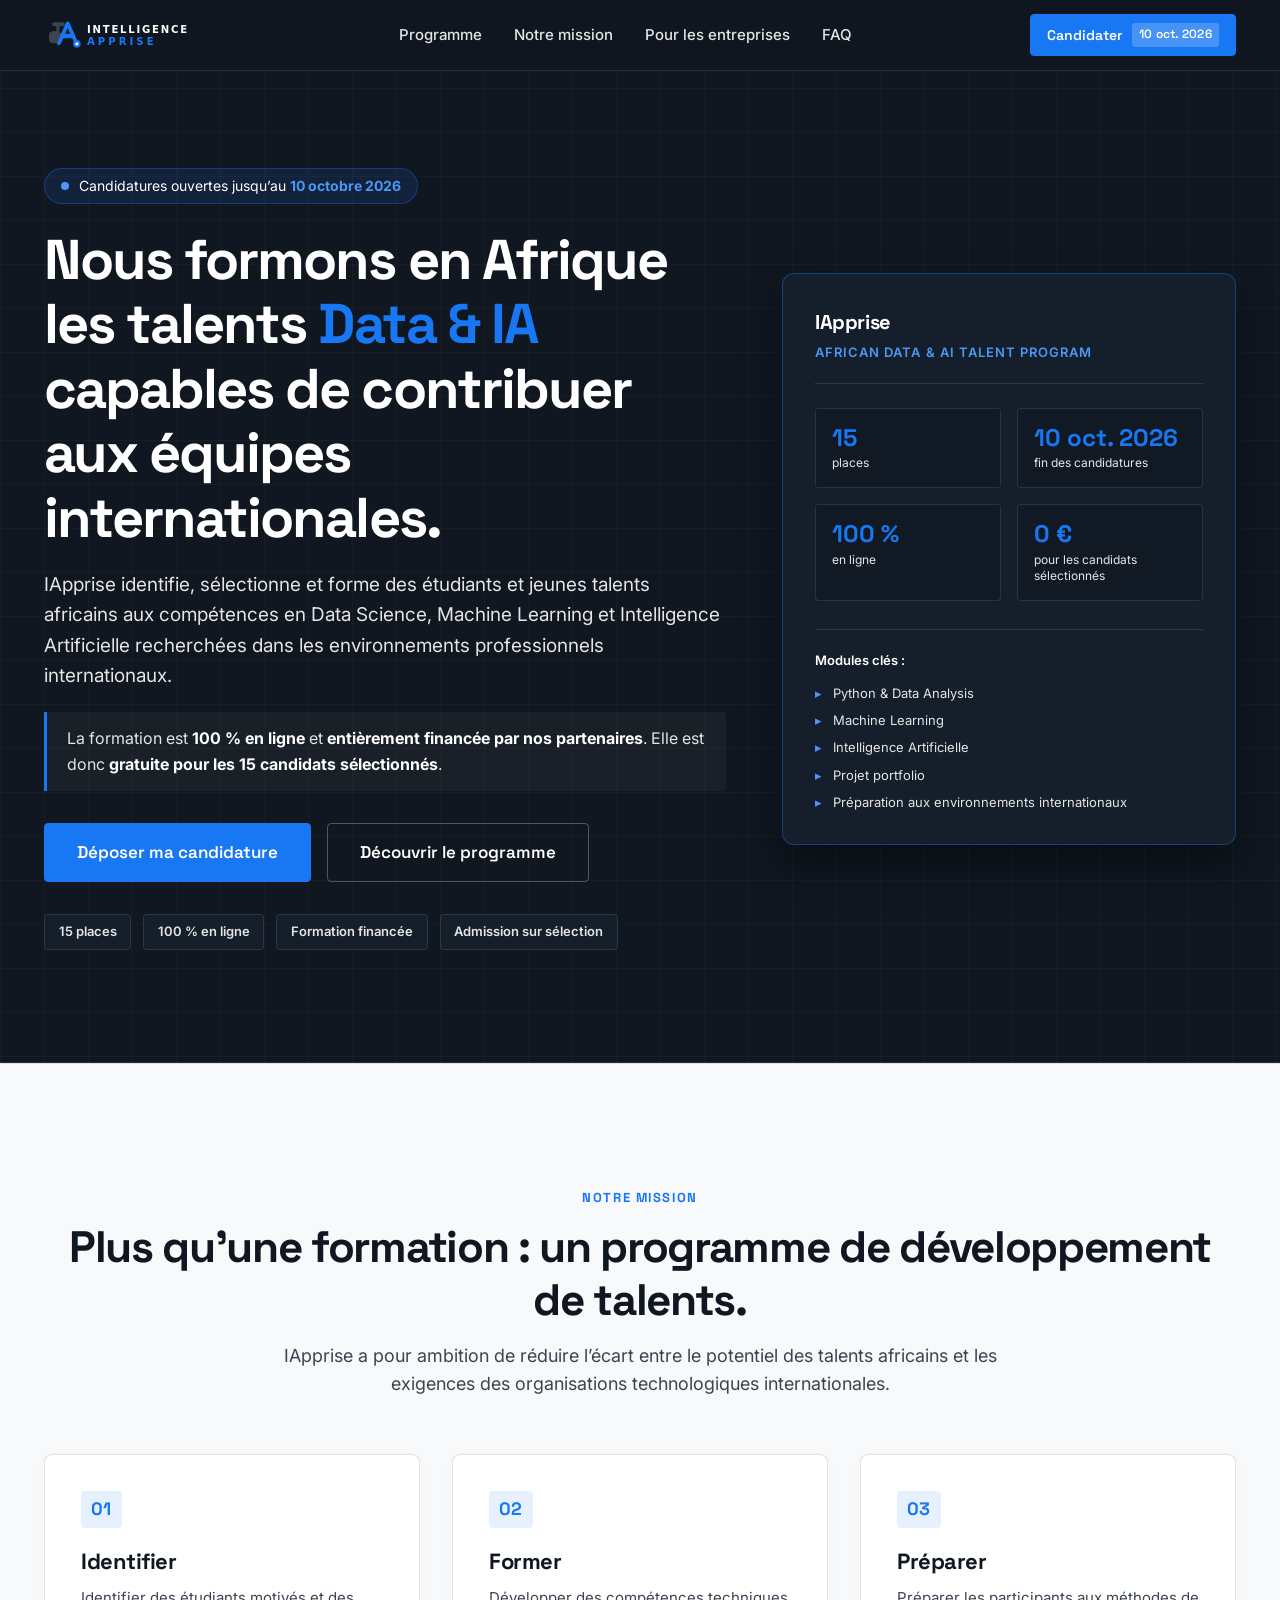
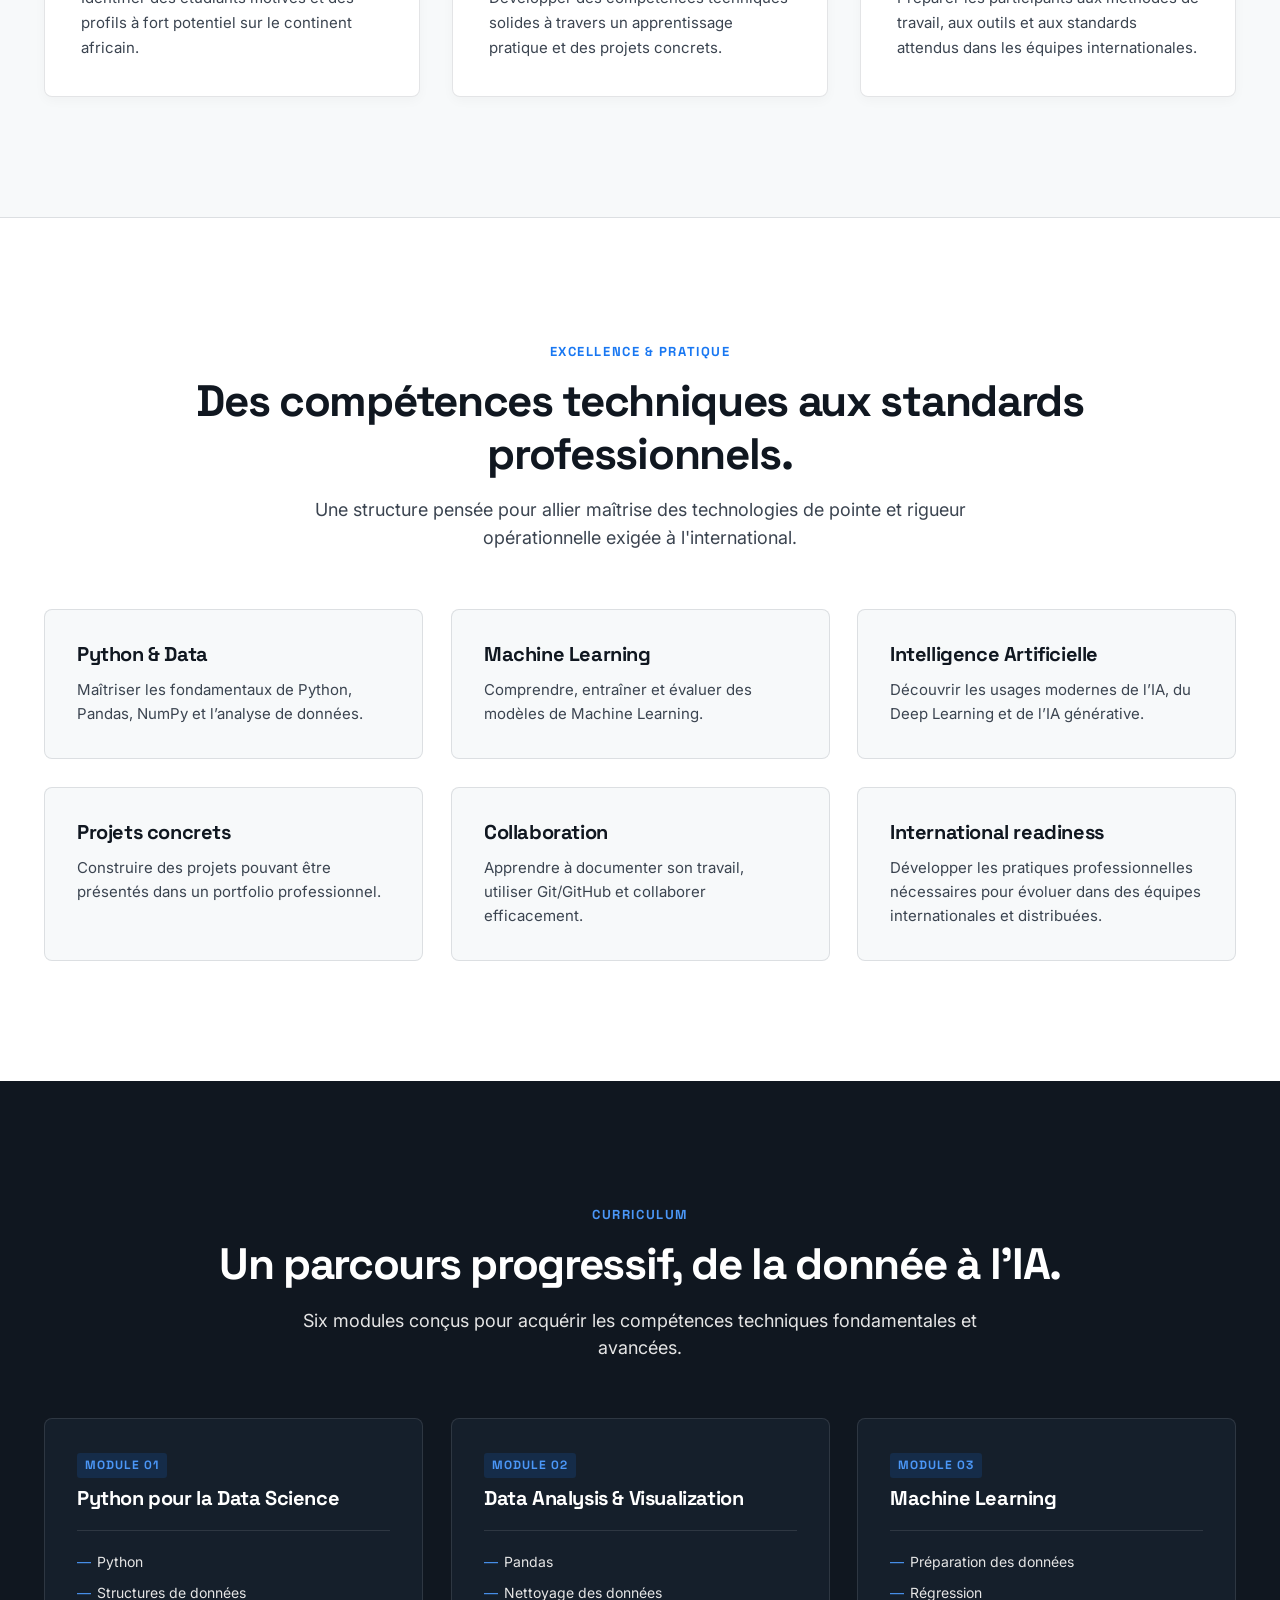
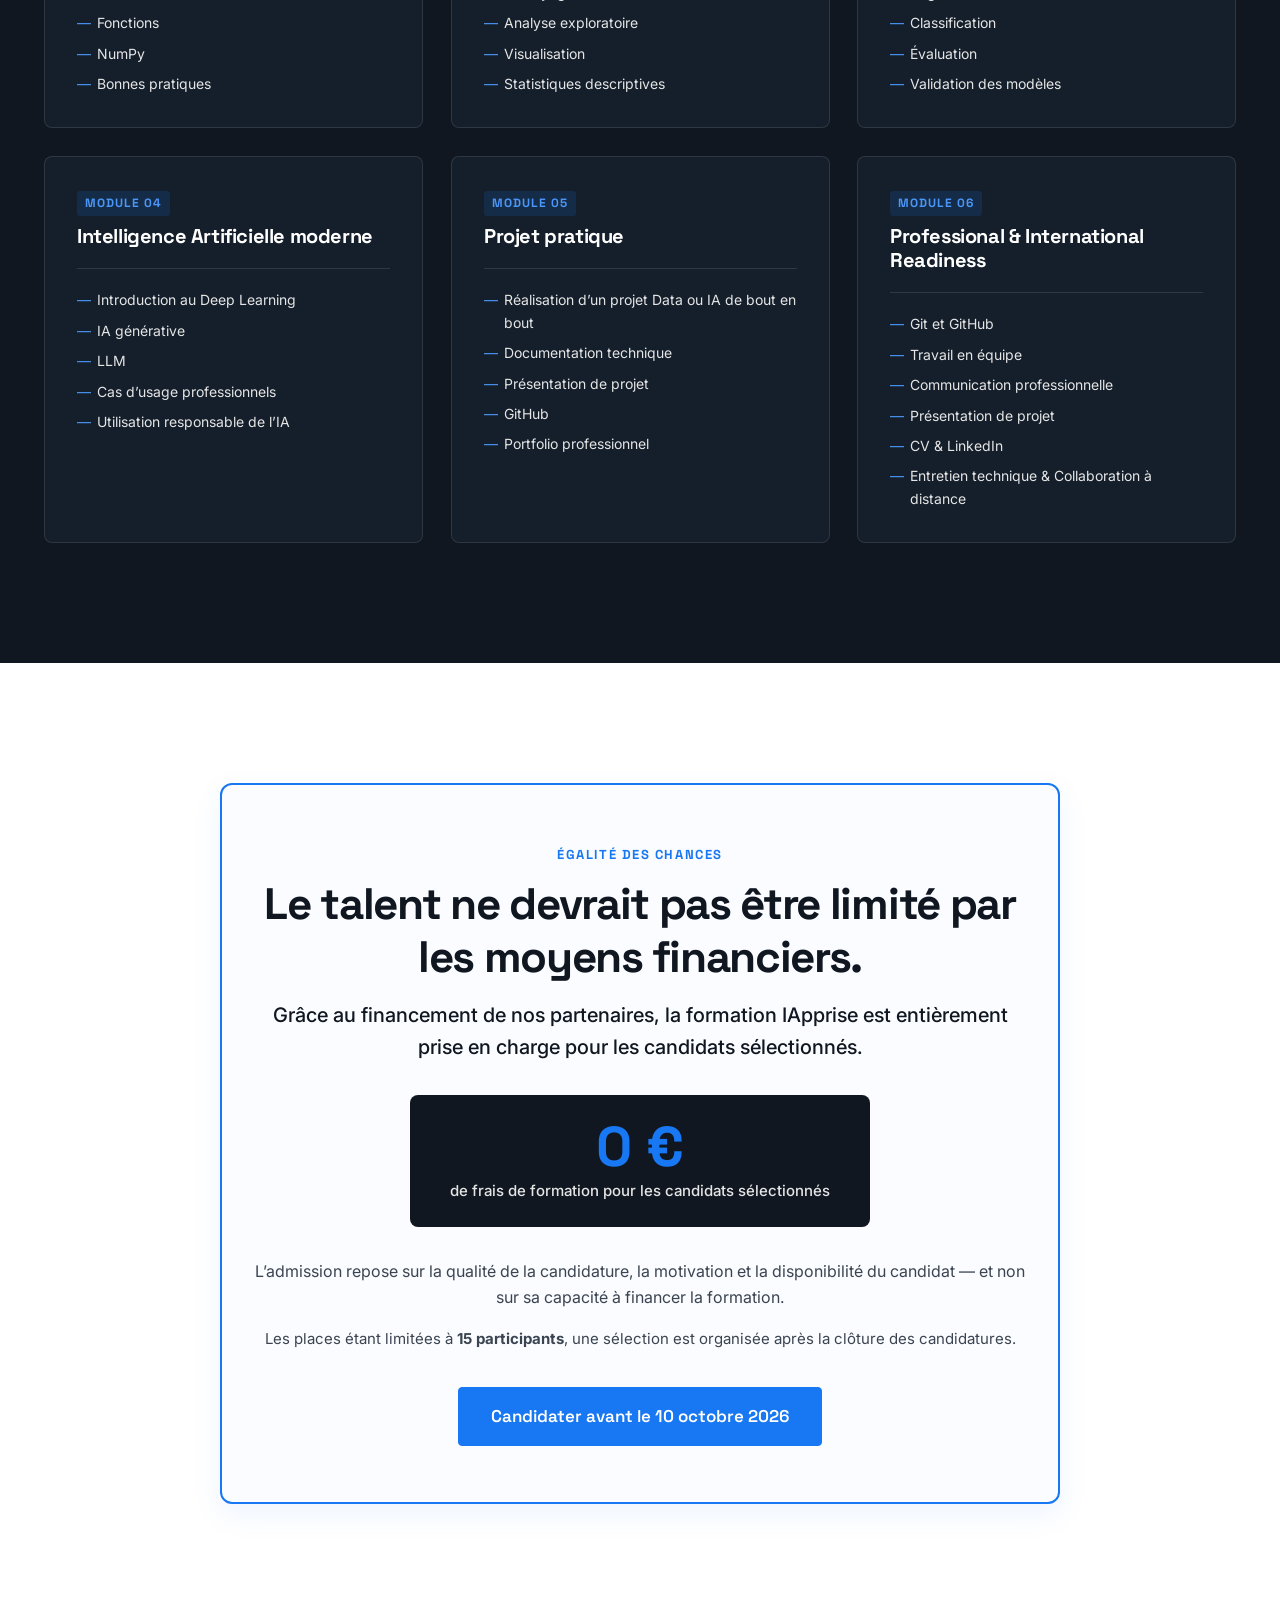
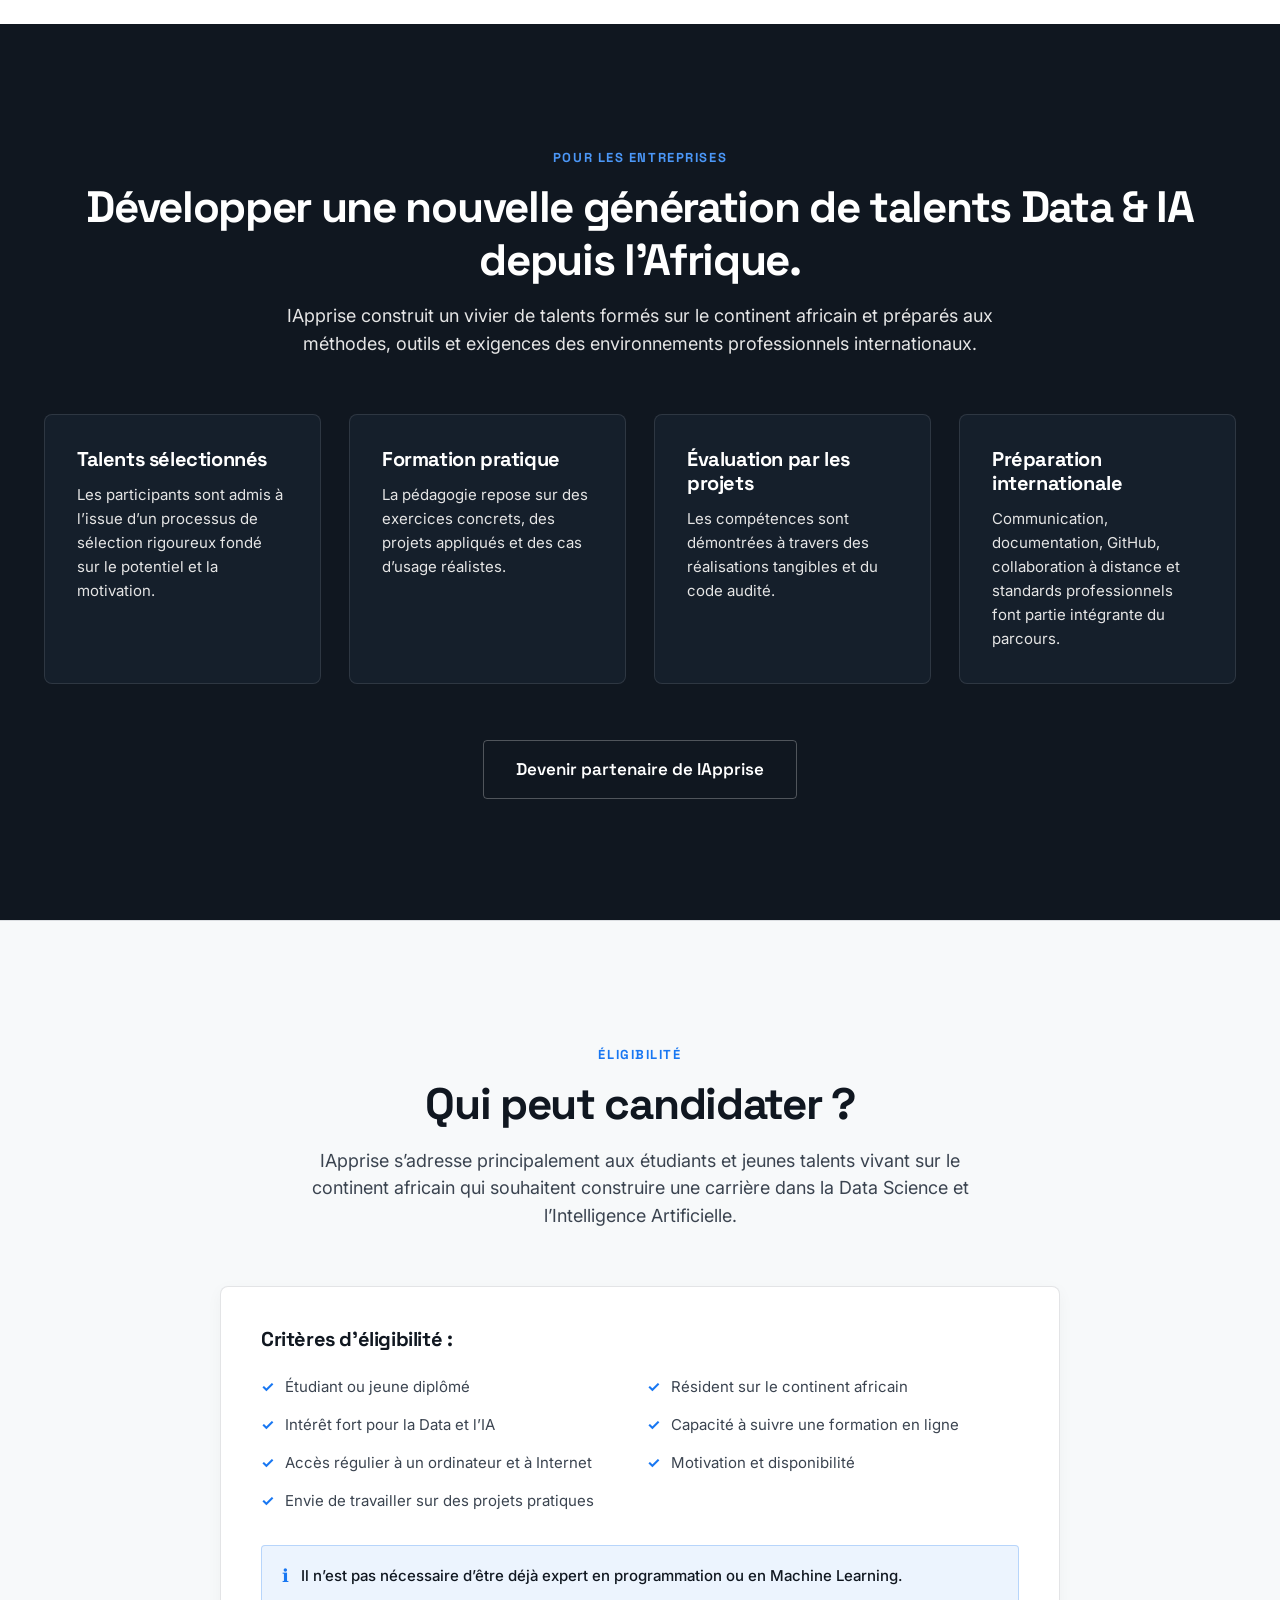
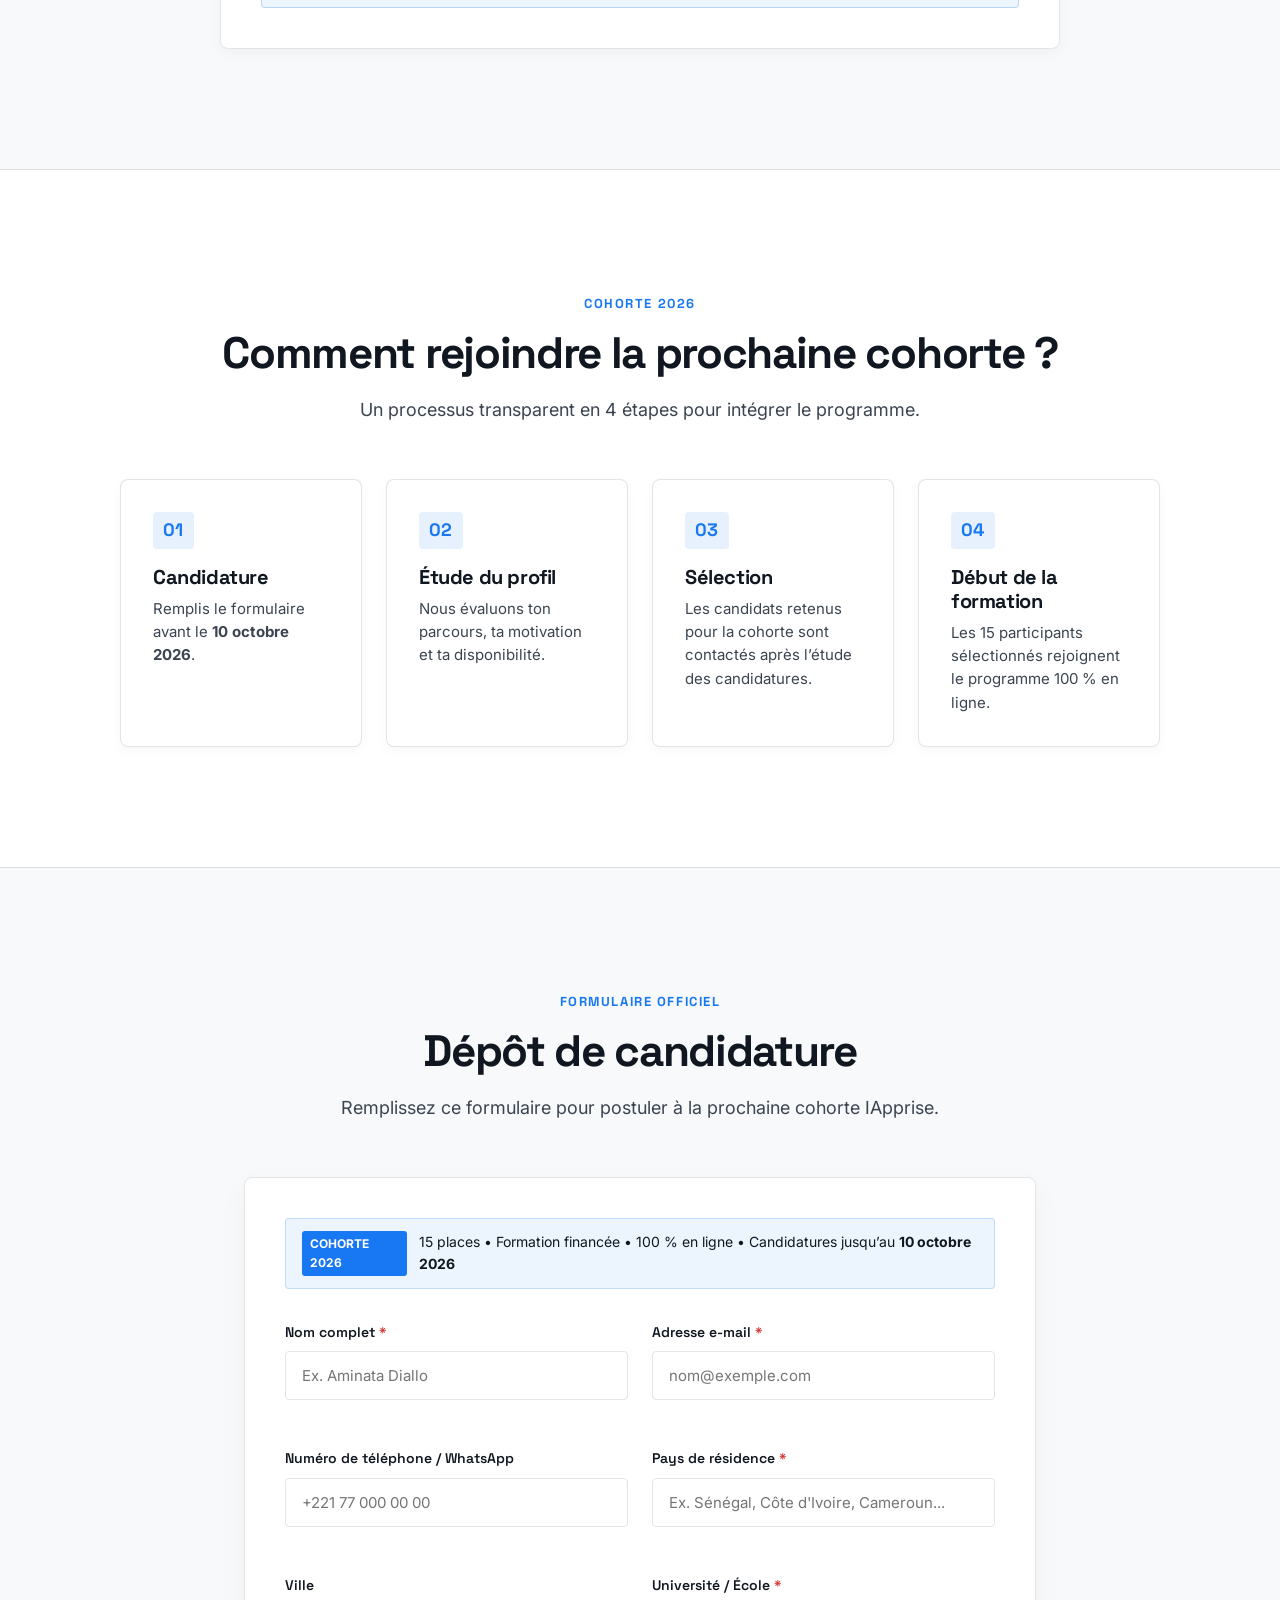
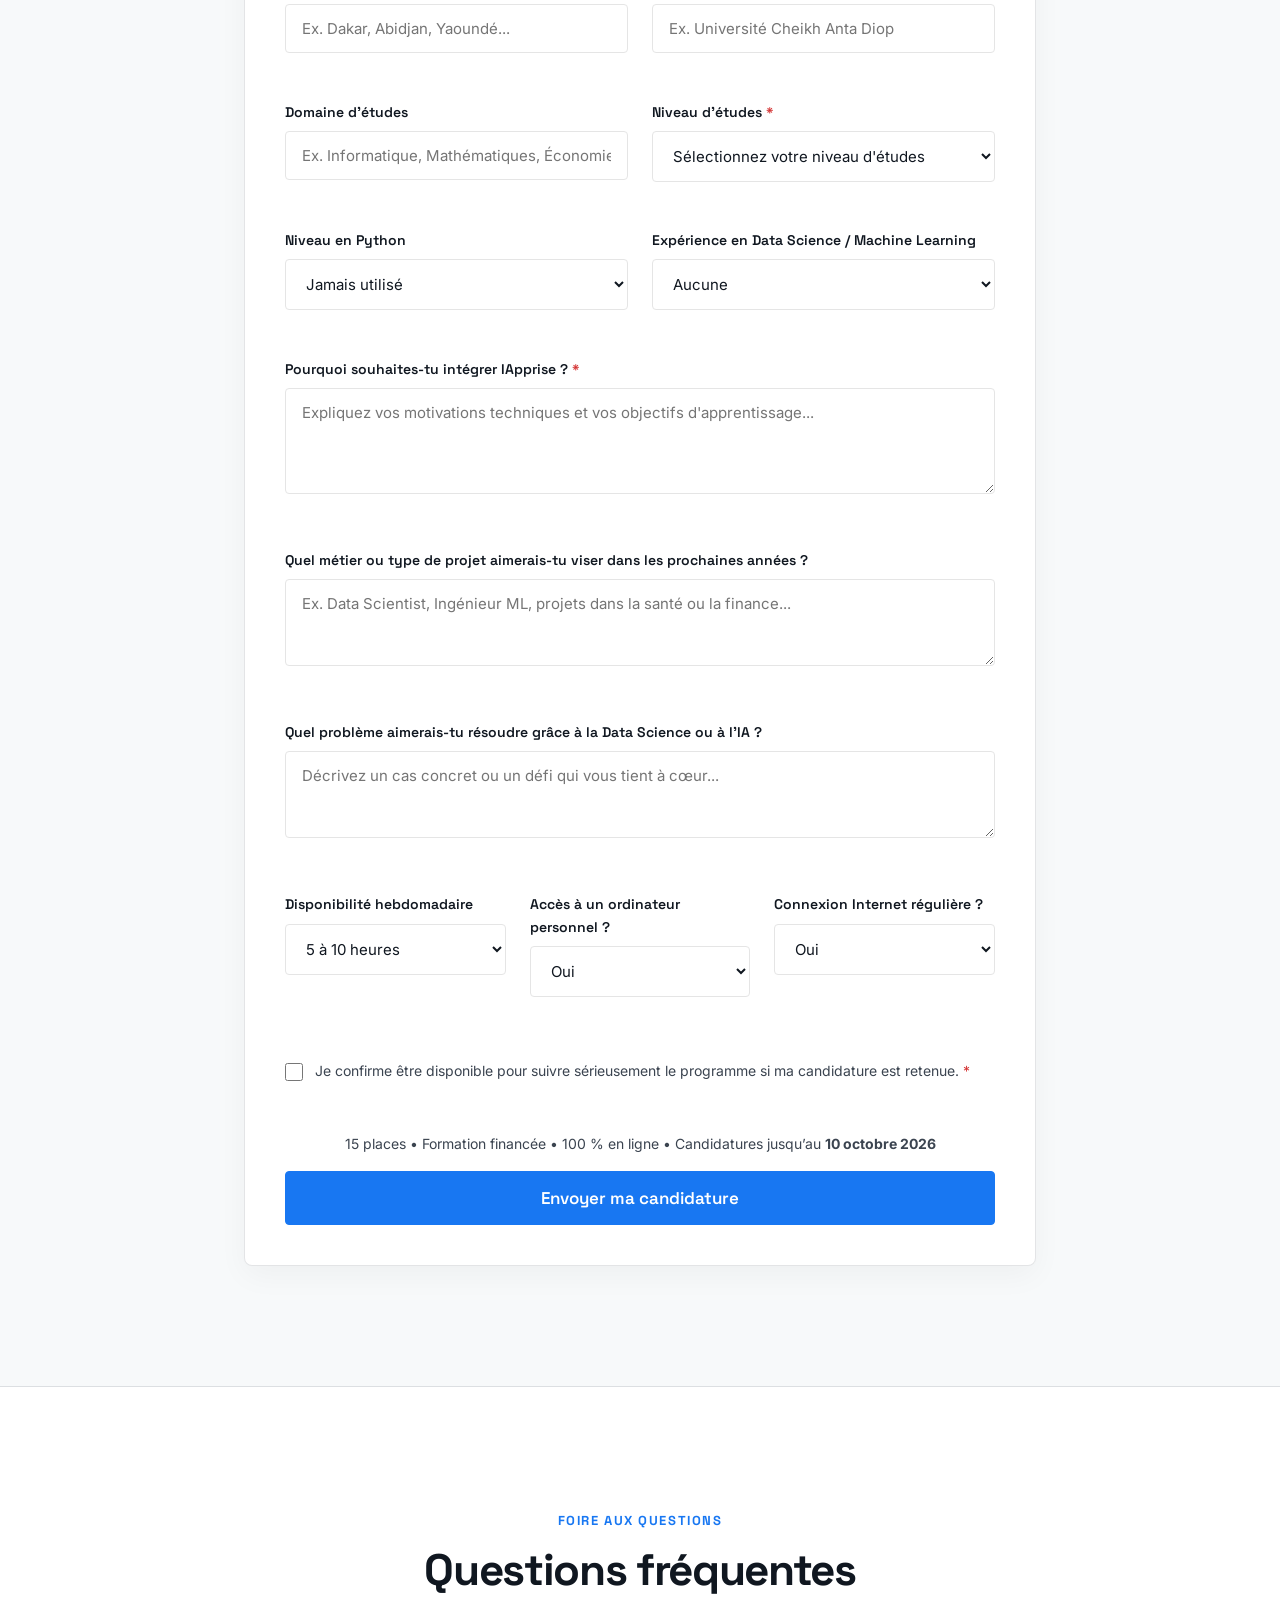
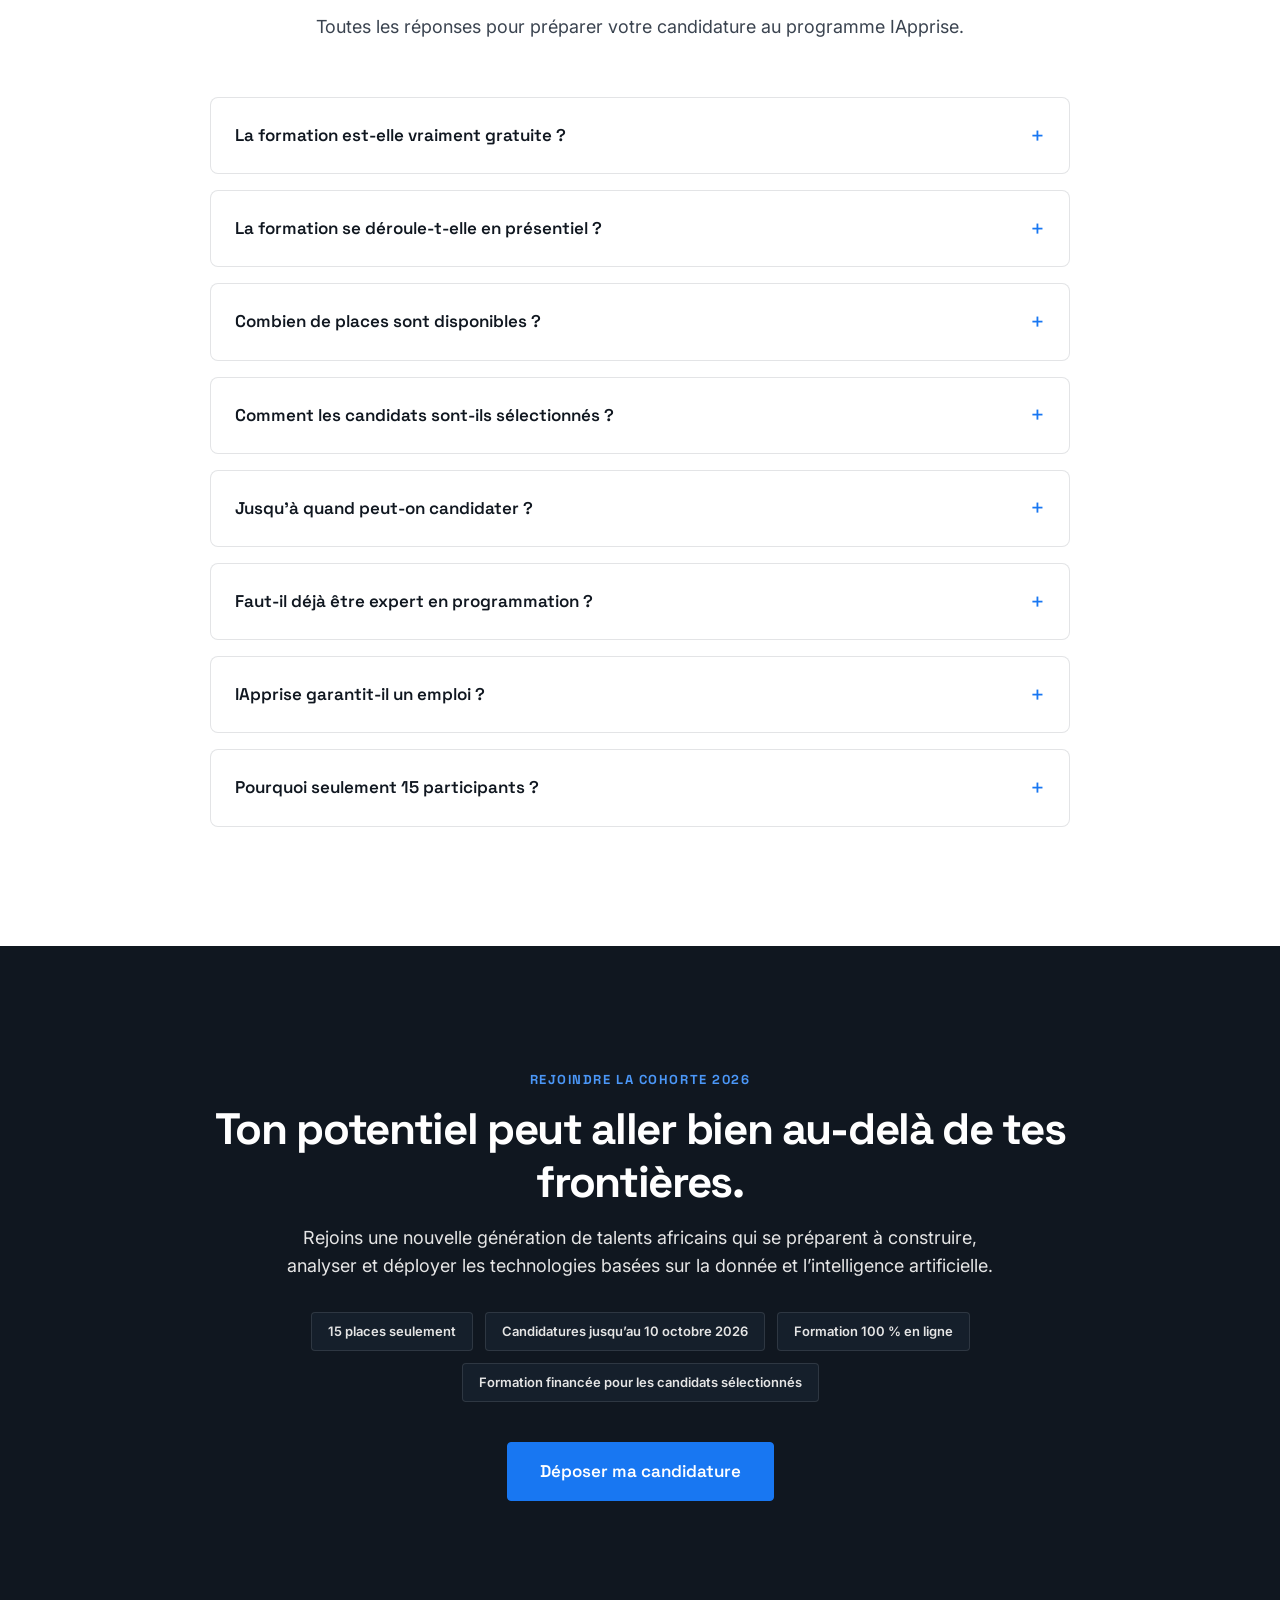
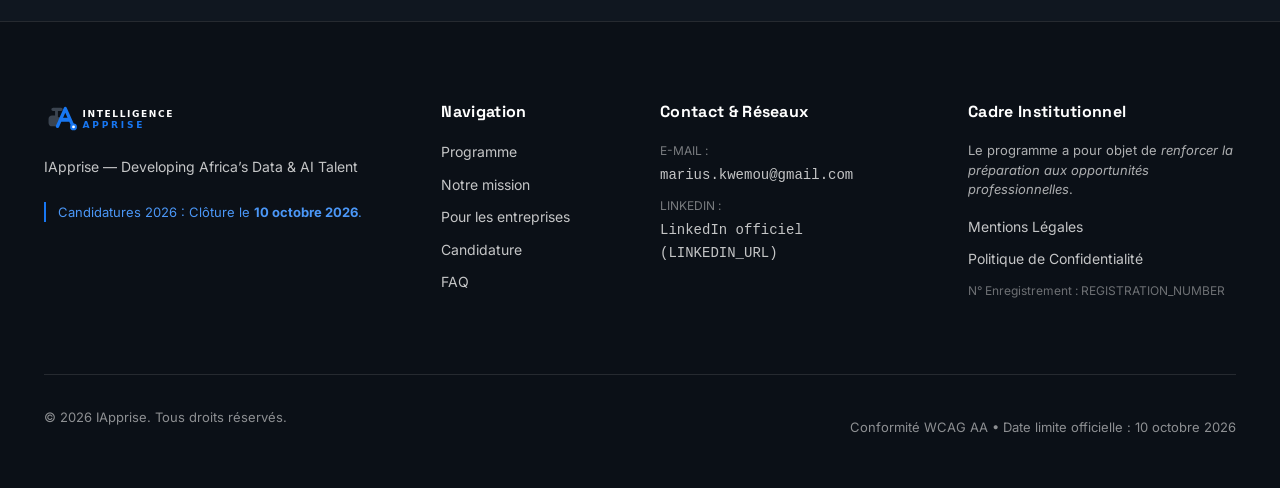
==== commit 34568b3f: "chore: update notification email to marius.kwemou@gmail.com" ====
--- a/index.html
+++ b/index.html
@@ -826,7 +826,7 @@
           <ul class="footer-links">
             <li>
               <span class="footer-link-label">E-mail :</span>
-              <a href="mailto:kwemard@gmail.com" class="footer-contact-link">kwemard@gmail.com</a>
+              <a href="mailto:marius.kwemou@gmail.com" class="footer-contact-link">marius.kwemou@gmail.com</a>
             </li>
             <li>
               <span class="footer-link-label">LinkedIn :</span>
